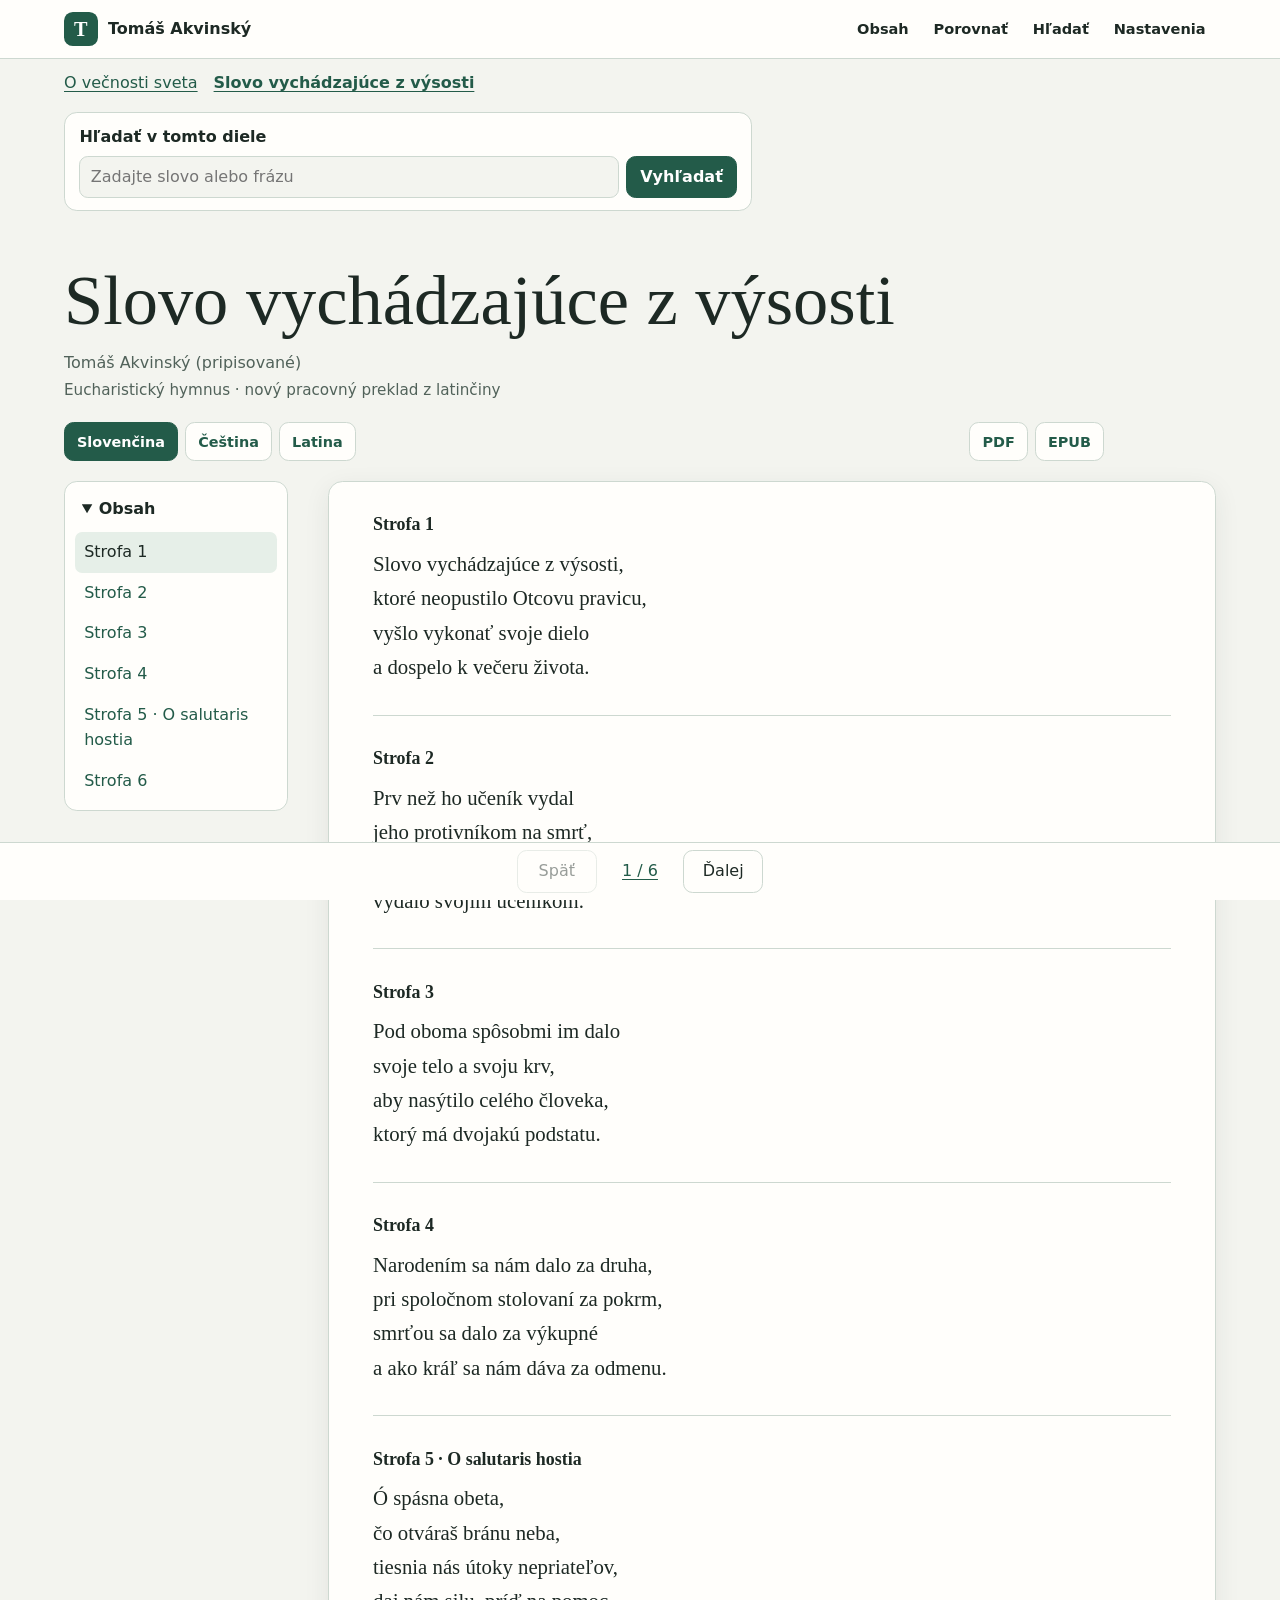
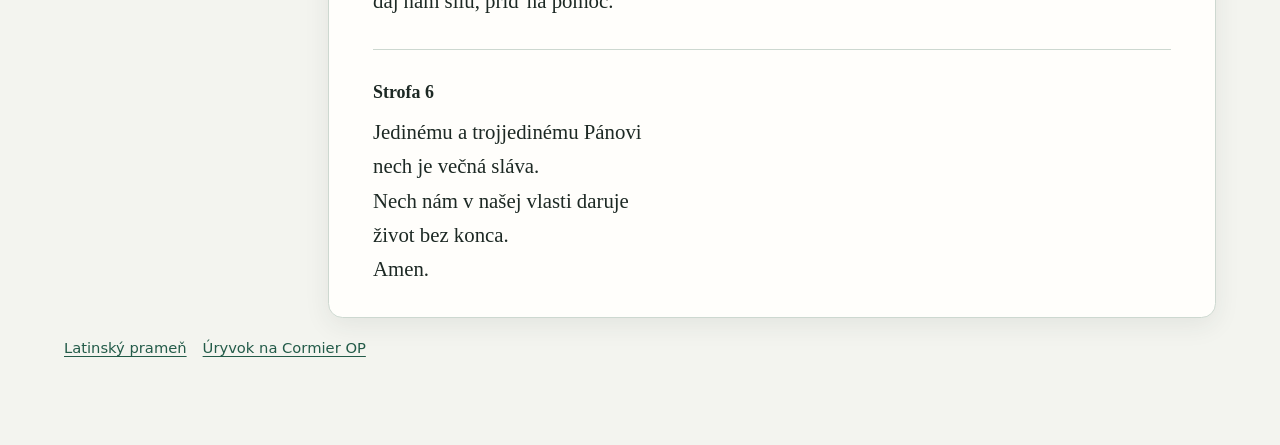
==== citacka.html @ 2651d0b0 "Pridaj knižnicu Tomáša Akvinského" ====
<!doctype html>
<html lang="sk" data-work="verbum-supernum" data-language="sk" data-standalone="true">
<head>
  <meta charset="utf-8">
  <meta name="viewport" content="width=device-width, initial-scale=1">
  <title>Slovo vychádzajúce z výsosti · Tomáš Akvinský</title>
  <style>:root {
  color-scheme: light;
  --paper: #f3f4ef;
  --surface: #fffefb;
  --ink: #1d2924;
  --muted: #51625a;
  --line: #cdd8d0;
  --accent: #235b49;
  --accent-fill: #235b49;
  --on-accent: white;
  --soft: #e6efe8;
  --shadow: #25372e14;
  --serif: Georgia, "Times New Roman", serif;
  --reading-font: var(--serif);
  --bar-height: 3.65rem;
  --gutter: clamp(.85rem, 3.2vw, 2rem);
  font: 100%/1.55 system-ui, sans-serif;
  color: var(--ink);
  background: var(--paper);
  scroll-padding-top: calc(var(--bar-height) + .75rem);
}

:root[data-resolved-theme="dark"] {
  color-scheme: dark;
  --paper: #161b1a;
  --surface: #202724;
  --ink: #e9eee8;
  --muted: #afbeb4;
  --line: #3d5047;
  --accent: #9de1c5;
  --accent-fill: #96d8bc;
  --on-accent: #13251d;
  --soft: #2b4137;
  --shadow: #0004;
}
:root[data-accent="blue"] {
  --accent: #2d587d;
  --accent-fill: #315f88;
  --soft: #e4eef9;
  --paper: #f0f5fa;
  --surface: #fcfdff;
  --line: #cbd8e5;
  --muted: #4d6075;
}
:root[data-accent="violet"] {
  --accent: #664686;
  --accent-fill: #674785;
  --soft: #eee7f5;
  --paper: #f7f3fa;
  --surface: #fefbff;
  --line: #dbcee5;
  --muted: #655775;
}
:root[data-accent="amber"] {
  --accent: #7e4d25;
  --accent-fill: #7f4a23;
  --soft: #f5e9d7;
  --paper: #faf5eb;
  --surface: #fffdf7;
  --line: #e0d1be;
  --muted: #6a5848;
}
:root[data-accent="blue"][data-resolved-theme="dark"] {
  --accent: #b5d5f7;
  --accent-fill: #a3c9ee;
  --soft: #293f56;
  --paper: #161e28;
  --surface: #1e2937;
  --line: #43556a;
  --muted: #b8c7d8;
  --on-accent: #162333;
}
:root[data-accent="violet"][data-resolved-theme="dark"] {
  --accent: #dfc7f3;
  --accent-fill: #d6b8ed;
  --soft: #453654;
  --paper: #241c2b;
  --surface: #302537;
  --line: #5a4866;
  --muted: #cdbdd5;
  --on-accent: #281c32;
}
:root[data-accent="amber"][data-resolved-theme="dark"] {
  --accent: #f2cb9a;
  --accent-fill: #ecc390;
  --soft: #4d3a2a;
  --paper: #231c17;
  --surface: #2f251e;
  --line: #634e3b;
  --muted: #d3c0af;
  --on-accent: #322217;
}
:root[data-font="sans"] { --reading-font: system-ui, sans-serif; }
[hidden] { display: none !important; }
* { box-sizing: border-box; }
body { margin: 0; min-width: 0; }
:root[data-work]:not([data-work=""]) body { padding-bottom: calc(4.2rem + env(safe-area-inset-bottom)); }
a { color: var(--accent); text-underline-offset: .2em; }
:focus-visible { outline: 2px solid var(--accent); outline-offset: 3px; }
button, select, input { font: inherit; }
button { cursor: pointer; }
button:disabled { opacity: .45; cursor: default; }
button, select {
  border: 1px solid var(--line);
  border-radius: .6rem;
  color: var(--ink);
  background: var(--surface);
  padding: .5rem .8rem;
}
button:hover:not(:disabled), .actions a:hover, .topbar nav a:hover { background: var(--soft); }
.primary { color: var(--on-accent); background: var(--accent-fill); border-color: var(--accent-fill); font-weight: 650; }
.primary:hover:not(:disabled) { color: var(--ink); background: var(--soft); }
.skip { position: fixed; inset: .4rem auto auto .5rem; z-index: 10; padding: .5rem; background: var(--surface); }
.skip:not(:focus) { transform: translateY(-150%); }
.muted, .author, .edition { color: var(--muted); }

.masthead {
  position: sticky;
  top: 0;
  z-index: 4;
  border-bottom: 1px solid var(--line);
  background: var(--surface);
}
.masthead, .pager, .back-to-top { transition: transform .2s ease-out, opacity .18s ease-out; }
.topbar {
  display: flex;
  align-items: center;
  justify-content: space-between;
  gap: .5rem;
  max-width: 76rem;
  min-height: var(--bar-height);
  padding-inline: var(--gutter);
  margin: auto;
}
.brand {
  display: inline-flex;
  align-items: center;
  gap: .65rem;
  color: var(--ink);
  font-weight: 700;
  text-decoration: none;
  white-space: nowrap;
}
.brand-mark {
  display: grid;
  place-items: center;
  width: 2.1rem;
  height: 2.1rem;
  color: var(--on-accent);
  background: var(--accent-fill);
  border-radius: .55rem;
  font: 700 1.27rem/1 var(--serif);
}
.topbar nav { display: flex; gap: .25rem; align-items: center; }
.topbar nav :is(button, a) {
  padding: .55rem .65rem;
  border: 0;
  border-radius: .5rem;
  color: var(--ink);
  background: transparent;
  font-size: .91rem;
  font-weight: 650;
  white-space: nowrap;
  text-decoration: none;
}
.topbar nav button:hover:not(:disabled), .topbar nav button[aria-pressed="true"] { background: var(--soft); }
main { max-width: 76rem; padding: 0 var(--gutter); margin: auto; touch-action: manipulation; }
.work-header { max-width: 65rem; padding-block: clamp(1.6rem, 4vw, 3.25rem) 1.25rem; }
h1, .catalog h2 { font-family: var(--reading-font); }
h1 { font-size: clamp(2rem, 5.5vw, 4.5rem); line-height: 1.07; font-weight: 500; margin: 0 0 .8rem; }
.work-header p { margin: .2rem 0; }
.work-header .reference-edition { margin-top: .8rem; font-size: .9rem; }
.edition { font-size: .95rem; }
.offline-works { display: flex; flex-wrap: wrap; gap: .45rem 1rem; padding-block: .75rem .1rem; }
.offline-works [aria-current] { font-weight: 700; }
.actions, .actions nav, .downloads, .sources { display: flex; gap: .45rem; flex-wrap: wrap; }
.actions { justify-content: space-between; margin-top: 1.25rem; }
.actions a {
  padding: .46rem .75rem;
  border: 1px solid var(--line);
  border-radius: .6rem;
  background: var(--surface);
  font-size: .9rem;
  font-weight: 600;
  text-decoration: none;
}
.actions a[aria-current] { background: var(--accent-fill); color: var(--on-accent); border-color: var(--accent-fill); }
.layout { display: grid; grid-template-columns: minmax(11rem, 14rem) minmax(0, 1fr); gap: clamp(1rem, 3.5vw, 2.5rem); align-items: start; }
.contents {
  position: sticky;
  top: calc(var(--bar-height) + .75rem);
  max-height: calc(100dvh - var(--bar-height) - 5rem);
  overflow: auto;
  padding: .55rem .65rem;
  border: 1px solid var(--line);
  border-radius: .8rem;
  background: var(--surface);
}
.contents summary { cursor: pointer; padding: .35rem .4rem; font-weight: 700; }
.contents ol, .catalog ul { list-style: none; padding: 0; margin: .3rem 0 0; }
.contents a { display: block; padding: .5rem .55rem; border-radius: .45rem; text-decoration: none; }
.contents a:hover, .contents [aria-current] { color: var(--ink); background: var(--soft); }
.contents [data-toc-group] details summary { font-size: .92rem; font-weight: 550; }
.contents [data-toc-group] ol { padding-inline-start: .45rem; }
article {
  container-type: inline-size;
  min-width: 0;
  padding: 0 clamp(1rem, 3.8vw, 2.75rem);
  border: 1px solid var(--line);
  border-radius: .9rem;
  background: var(--surface);
  box-shadow: 0 .45rem 1.6rem var(--shadow);
}
article section { padding-block: clamp(1.05rem, 3.2vw, 1.9rem); overflow-wrap: anywhere; }
article section + section { border-top: 1px solid var(--line); }
article section:target > h2 { color: var(--accent); }
article h2 { margin: 0 0 .65rem; font: 700 1.12rem/1.35 var(--reading-font); }
article p { margin: 0; font: clamp(1.06rem, 1.9vw, 1.3rem)/1.65 var(--reading-font); }
.prose .translation p { max-width: 68ch; }
.prose .translation p + p { margin-top: .9em; }
.translations { display: grid; gap: .75rem; }
.translation { min-width: 0; }
.translation-label { display: none; }
article:is([data-columns="2"], [data-columns="3"]) .translation {
  padding: .75rem 1rem .85rem;
  border-inline-start: 2px solid var(--line);
  border-radius: .35rem;
  background: var(--paper);
}
article:is([data-columns="2"], [data-columns="3"]) .translation-label {
  display: block;
  color: var(--accent);
  font: 700 .875rem/1.4 system-ui, sans-serif;
  margin: 0 0 .45rem;
}
@container (min-width: 29rem) {
  article[data-columns="2"] .translations { grid-template-columns: repeat(2, minmax(0, 1fr)); }
}
@container (min-width: 39rem) {
  article[data-columns="3"] .translations { grid-template-columns: repeat(3, minmax(0, 1fr)); }
}
.sources { gap: 1rem; padding-block: 1.15rem; font-size: .92rem; }
.pager {
  position: fixed;
  z-index: 3;
  inset: auto 0 0;
  display: flex;
  align-items: center;
  justify-content: center;
  gap: 1.2rem;
  padding: .45rem var(--gutter) calc(.45rem + env(safe-area-inset-bottom));
  border-top: 1px solid var(--line);
  background: var(--surface);
}
.pager button { min-width: 5rem; }
.pager a { min-width: 3rem; text-align: center; font-variant-numeric: tabular-nums; }
.back-to-top {
  position: fixed;
  z-index: 3;
  right: max(.8rem, env(safe-area-inset-right));
  bottom: calc(4.2rem + env(safe-area-inset-bottom));
  min-height: 2.75rem;
  padding-inline: .85rem;
  color: var(--accent);
  font-weight: 650;
  box-shadow: 0 .35rem .8rem var(--shadow);
}
.reading-controls-hidden .back-to-top {
  transform: translateY(1rem);
  opacity: 0;
  pointer-events: none;
}
.reading-controls-hidden .pager {
  transform: translateY(105%);
  opacity: 0;
  pointer-events: none;
}
.catalog { margin-block: 1rem 2.5rem; max-width: 44rem; }
.catalog li { border: 1px solid var(--line); border-radius: .85rem; padding: 1rem 1.15rem; background: var(--surface); }
.catalog li + li { margin-top: .65rem; }
.catalog a { display: block; font: 1.3rem/1.4 var(--reading-font); }
.catalog span { color: var(--muted); }

.search {
  max-width: 43rem;
  margin: .9rem 0 0;
  padding: .75rem .9rem;
  border: 1px solid var(--line);
  border-radius: .8rem;
  background: var(--surface);
}
.search-open {
  position: fixed;
  z-index: 5;
  inset: calc(var(--bar-height) + .5rem) var(--gutter) auto;
  margin: 0 auto;
  max-height: 60vh;
  overflow: auto;
  box-shadow: 0 .65rem 2rem var(--shadow);
}
.search label { display: block; margin-bottom: .35rem; font-weight: 650; }
.search-line { display: flex; flex-wrap: wrap; gap: .45rem; }
.search input {
  flex: 1 1 9rem;
  min-width: 0;
  padding: .5rem .65rem;
  border: 1px solid var(--line);
  border-radius: .55rem;
  color: var(--ink);
  background: var(--paper);
}
.search p:empty, .search ul:empty { display: none; }
.search ul { padding-inline-start: 1.4rem; }
.search li { margin-bottom: .2rem; }

dialog {
  width: min(30rem, calc(100% - 1.5rem));
  max-height: 88dvh;
  color: var(--ink);
  border: 1px solid var(--line);
  border-radius: 1rem;
  padding: 1.15rem;
  background: var(--surface);
}
dialog::backdrop { background: #07181288; }
.dialog-heading, .dialog-actions { display: flex; align-items: center; justify-content: space-between; gap: .6rem; }
.dialog-heading { margin-bottom: .85rem; }
.dialog-heading h2 { margin: 0; line-height: 1.2; font-size: 1.27rem; }
dialog label { display: block; margin-top: .65rem; font-weight: 600; }
dialog select { width: 100%; margin-top: .2rem; }
dialog fieldset { margin: 0; border: 1px solid var(--line); border-radius: .65rem; }
dialog input[type="checkbox"] { inline-size: 1.1rem; block-size: 1.1rem; vertical-align: -.15rem; accent-color: var(--accent); }
.dialog-actions { justify-content: start; flex-wrap: wrap; }
#compare-status:empty { display: none; }
#compare-status:empty + .dialog-actions { margin-top: .9rem; }

@media (max-width: 50rem) {
  .layout { grid-template-columns: minmax(0, 1fr); gap: .75rem; }
  .contents { position: static; max-height: none; }
  .reading-controls-hidden .masthead {
    transform: translateY(-105%);
    opacity: 0;
    pointer-events: none;
  }
}
@media (max-width: 34rem) {
  .topbar nav :is(button, a) { padding-inline: .44rem; font-size: .84rem; }
  [data-work]:not([data-work=""]) .brand span:last-child { display: none; }
  .search { margin-top: .65rem; }
  .search-open { margin: 0 auto; }
}
@media (max-width: 22rem) {
  .topbar { padding-inline: .5rem; gap: .2rem; }
  .topbar nav { gap: .1rem; }
  .topbar nav :is(button, a) { padding-inline: .35rem; }
}
@media (prefers-reduced-motion: reduce) {
  .masthead, .pager, .back-to-top { transition: none; }
}
</style>
</head>
<body>
  <a class="skip" href="#zaciatok">Preskočiť na obsah stránky</a>
  <header class="masthead">
    <div class="topbar">
      <a class="brand" href="#zaciatok" aria-label="Tomáš Akvinský"><span aria-hidden="true" class="brand-mark">T</span><span>Tomáš Akvinský</span></a>
      <nav aria-label="Nástroje knižnice">

      <a href="#obsah" class="contents-link">Obsah</a>
      <button type="button" data-open="porovnanie" hidden>Porovnať</button>

        <button type="button" id="show-search" hidden>Hľadať</button>
        <button type="button" data-open="nastavenia" hidden>Nastavenia</button>
      </nav>
    </div>
  </header>
  <main id="zaciatok">
    <nav class="offline-works" aria-label="Diela v offline knižnici"><a href="?dielo=de-aeternitate-mundi">O večnosti sveta</a><a href="?dielo=verbum-supernum" aria-current=page>Slovo vychádzajúce z výsosti</a></nav>

    <div class="search" data-search="verbum-supernum" hidden>
      <form role="search" id="search">
        <label for="query">Hľadať v tomto diele</label>
        <div class="search-line">
          <input id="query" type="search" name="q" placeholder="Zadajte slovo alebo frázu" required>
          <button class="primary" type="submit">Vyhľadať</button>
        </div>
      </form>
      <p id="search-status" role="status"></p>
      <ul id="search-results"></ul>
    </div>
    <header class="work-header">
      <h1 lang="sk">Slovo vychádzajúce z výsosti</h1>
      <p class="author" lang="sk">Tomáš Akvinský (pripisované)</p>
      <p class="edition" lang="sk">Eucharistický hymnus · nový pracovný preklad z latinčiny</p>
      <div class="actions">
        <nav class="languages" aria-label="Jazyk textu"><a data-passages="s1 s2 s3 s4 s5 s6" data-code="sk" href="?dielo=verbum-supernum&amp;jazyk=sk" data-title="Slovo vychádzajúce z výsosti" data-author="Tomáš Akvinský (pripisované)" data-edition="Eucharistický hymnus · nový pracovný preklad z latinčiny" aria-current=page>Slovenčina</a><a data-passages="s1 s2 s3 s4 s5 s6" data-code="cs" href="?dielo=verbum-supernum&amp;jazyk=cs" data-title="Slovo vycházející z výsosti" data-author="Tomáš Akvinský (připisováno)" data-edition="Eucharistický hymnus · nový pracovní překlad z latiny">Čeština</a><a data-passages="s1 s2 s3 s4 s5 s6" data-code="la" href="?dielo=verbum-supernum&amp;jazyk=la" data-title="Verbum supernum prodiens" data-author="Thomas de Aquino (opus attributum)" data-edition="Hymnus de Corpore Christi · textus Latinus">Latina</a></nav>
        <div class="downloads" aria-label="Stiahnuť text"><a href="[data-uri]" data-download-lang="sk" download="verbum-supernum-sk.pdf">PDF</a><a href="[data-uri]" data-download-lang="sk" download="verbum-supernum-sk.epub">EPUB</a><a href="[data-uri]" data-download-lang="cs" download="verbum-supernum-cs.pdf" hidden>PDF</a><a href="[data-uri]" data-download-lang="cs" download="verbum-supernum-cs.epub" hidden>EPUB</a><a href="[data-uri]" data-download-lang="la" download="verbum-supernum-la.pdf" hidden>PDF</a><a href="[data-uri]" data-download-lang="la" download="verbum-supernum-la.epub" hidden>EPUB</a></div>
      </div>

    </header>
    <div class="layout">
      <details id="obsah" class="contents" open>
        <summary>Obsah</summary>
        <nav aria-label="Obsah diela"><ol><li data-entry="s1"><a href="#s1">Strofa 1</a></li><li data-entry="s2"><a href="#s2">Strofa 2</a></li><li data-entry="s3"><a href="#s3">Strofa 3</a></li><li data-entry="s4"><a href="#s4">Strofa 4</a></li><li data-entry="s5"><a href="#s5">Strofa 5 · O salutaris hostia</a></li><li data-entry="s6"><a href="#s6">Strofa 6</a></li></ol></nav>
      </details>
      <article id="reading" class="verse"><section id="s1"><h2 lang="sk">Strofa 1</h2><div class="translations"><div class="translation" lang="sk" data-code="sk" data-heading="Strofa 1" data-available="true"><h3 class="translation-label" lang="sk">Slovenčina</h3><p>Slovo vychádzajúce z výsosti,<br />
ktoré neopustilo Otcovu pravicu,<br />
vyšlo vykonať svoje dielo<br />
a dospelo k večeru života.</p></div><div class="translation" lang="cs" data-code="cs" data-heading="Sloka 1" data-available="true" hidden><h3 class="translation-label" lang="sk">Čeština</h3><p>Slovo vycházející z výsosti,<br />
aniž opustilo Otcovu pravici,<br />
vydalo se vykonat své dílo<br />
a dospělo k večeru života.</p></div><div class="translation" lang="la" data-code="la" data-heading="Stropha I" data-available="true" hidden><h3 class="translation-label" lang="sk">Latina</h3><p>Verbum supernum prodiens<br />
nec Patris linquens dexteram,<br />
ad opus suum exiens<br />
venit ad vitae vesperam.</p></div></div></section><section id="s2"><h2 lang="sk">Strofa 2</h2><div class="translations"><div class="translation" lang="sk" data-code="sk" data-heading="Strofa 2" data-available="true"><h3 class="translation-label" lang="sk">Slovenčina</h3><p>Prv než ho učeník vydal<br />
jeho protivníkom na smrť,<br />
v pokrme života sa samo<br />
vydalo svojim učeníkom.</p></div><div class="translation" lang="cs" data-code="cs" data-heading="Sloka 2" data-available="true" hidden><h3 class="translation-label" lang="sk">Čeština</h3><p>Než je učedník vydal<br />
jeho protivníkům na smrt,<br />
v pokrmu života se samo<br />
vydalo svým učedníkům.</p></div><div class="translation" lang="la" data-code="la" data-heading="Stropha II" data-available="true" hidden><h3 class="translation-label" lang="sk">Latina</h3><p>In mortem a discipulo<br />
suis tradendus aemulis<br />
prius in vitae ferculo<br />
se tradidit discipulis.</p></div></div></section><section id="s3"><h2 lang="sk">Strofa 3</h2><div class="translations"><div class="translation" lang="sk" data-code="sk" data-heading="Strofa 3" data-available="true"><h3 class="translation-label" lang="sk">Slovenčina</h3><p>Pod oboma spôsobmi im dalo<br />
svoje telo a svoju krv,<br />
aby nasýtilo celého človeka,<br />
ktorý má dvojakú podstatu.</p></div><div class="translation" lang="cs" data-code="cs" data-heading="Sloka 3" data-available="true" hidden><h3 class="translation-label" lang="sk">Čeština</h3><p>Pod dvojí způsobou jim dalo<br />
své tělo a svou krev,<br />
aby nasytilo celého člověka,<br />
jenž má dvojí podstatu.</p></div><div class="translation" lang="la" data-code="la" data-heading="Stropha III" data-available="true" hidden><h3 class="translation-label" lang="sk">Latina</h3><p>Quibus sub bina specie<br />
carnem dedit et sanguinem,<br />
ut duplicis substantiae<br />
totum cibaret hominem.</p></div></div></section><section id="s4"><h2 lang="sk">Strofa 4</h2><div class="translations"><div class="translation" lang="sk" data-code="sk" data-heading="Strofa 4" data-available="true"><h3 class="translation-label" lang="sk">Slovenčina</h3><p>Narodením sa nám dalo za druha,<br />
pri spoločnom stolovaní za pokrm,<br />
smrťou sa dalo za výkupné<br />
a ako kráľ sa nám dáva za odmenu.</p></div><div class="translation" lang="cs" data-code="cs" data-heading="Sloka 4" data-available="true" hidden><h3 class="translation-label" lang="sk">Čeština</h3><p>Narozením se nám dalo za druha,<br />
při společném stolování za pokrm,<br />
smrtí se dalo za výkupné<br />
a jako král se nám dává za odměnu.</p></div><div class="translation" lang="la" data-code="la" data-heading="Stropha IV" data-available="true" hidden><h3 class="translation-label" lang="sk">Latina</h3><p>Se nascens dedit socium,<br />
convescens in edulium,<br />
se moriens in pretium,<br />
se regnans dat in praemium.</p></div></div></section><section id="s5"><h2 lang="sk">Strofa 5 · O salutaris hostia</h2><div class="translations"><div class="translation" lang="sk" data-code="sk" data-heading="Strofa 5 · O salutaris hostia" data-available="true"><h3 class="translation-label" lang="sk">Slovenčina</h3><p>Ó spásna obeta,<br />
čo otváraš bránu neba,<br />
tiesnia nás útoky nepriateľov,<br />
daj nám silu, príď na pomoc.</p></div><div class="translation" lang="cs" data-code="cs" data-heading="Sloka 5 · O salutaris hostia" data-available="true" hidden><h3 class="translation-label" lang="sk">Čeština</h3><p>Ó spásná oběti,<br />
jež otevíráš bránu nebe,<br />
tísní nás útoky nepřátel,<br />
dej nám sílu, přispěj na pomoc.</p></div><div class="translation" lang="la" data-code="la" data-heading="Stropha V · O salutaris hostia" data-available="true" hidden><h3 class="translation-label" lang="sk">Latina</h3><p>O salutaris hostia,<br />
quae caeli pandis ostium,<br />
bella premunt hostilia,<br />
da robur, fer auxilium.</p></div></div></section><section id="s6"><h2 lang="sk">Strofa 6</h2><div class="translations"><div class="translation" lang="sk" data-code="sk" data-heading="Strofa 6" data-available="true"><h3 class="translation-label" lang="sk">Slovenčina</h3><p>Jedinému a trojjedinému Pánovi<br />
nech je večná sláva.<br />
Nech nám v našej vlasti daruje<br />
život bez konca.<br />
Amen.</p></div><div class="translation" lang="cs" data-code="cs" data-heading="Sloka 6" data-available="true" hidden><h3 class="translation-label" lang="sk">Čeština</h3><p>Jedinému a trojjedinému Pánu<br />
ať je věčná sláva.<br />
Kéž nám v naší vlasti daruje<br />
život bez konce.<br />
Amen.</p></div><div class="translation" lang="la" data-code="la" data-heading="Stropha VI" data-available="true" hidden><h3 class="translation-label" lang="sk">Latina</h3><p>Uni trinoque Domino<br />
sit sempiterna gloria,<br />
qui vitam sine termino<br />
nobis donet in patria.<br />
Amen.</p></div></div></section></article>
    </div>
    <footer class="sources"><a href="https://www.corpusthomisticum.org/pcx.html">Latinský prameň</a>
      <a href="https://www.cormierop.cz/Bez-hracek.html">Úryvok na Cormier OP</a></footer>
    <nav class="pager" aria-label="Listovanie" hidden>
      <button type="button" data-page="-1">Späť</button>
      <a id="reading-position" href="#obsah" aria-label="Otvoriť obsah">1 / 6</a>
      <button type="button" data-page="1">Ďalej</button>
    </nav>
    <button type="button" class="back-to-top" hidden>Na začiatok</button>
    <dialog id="porovnanie" aria-labelledby="compare-title">
      <div class="dialog-heading"><h2 id="compare-title">Porovnať jazyky</h2>
      <form method="dialog"><button>Zavrieť</button></form></div>
      <form id="compare-form">
        <fieldset><legend>Vyberte dva alebo tri jazyky</legend><label><input type="checkbox" name="language" value="sk"> Slovenčina</label>
<label><input type="checkbox" name="language" value="cs"> Čeština</label>
<label><input type="checkbox" name="language" value="la"> Latina</label></fieldset>
        <p id="compare-status" role="status" class="muted"></p>
        <div class="dialog-actions">
          <button class="primary" type="submit">Zobraziť porovnanie</button>
          <button id="single-language" type="button" hidden>Jeden jazyk</button>
        </div>
      </form>
    </dialog>
    </main>
  <dialog id="nastavenia" aria-labelledby="settings-title">
    <div class="dialog-heading"><h2 id="settings-title">Nastavenia čítania</h2>
      <form method="dialog"><button>Zavrieť</button></form></div>
    <label for="theme">Motív</label>
    <select id="theme" name="theme">
      <option value="system">Podľa systému</option><option value="light">Svetlý</option><option value="dark">Tmavý</option>
    </select>
    <label for="accent">Farebný odtieň</label>
    <select id="accent" name="accent">
      <option value="green">Zelený</option><option value="blue">Jemne modrý</option>
      <option value="violet">Levanduľový</option><option value="amber">Teplý jantárový</option>
    </select>
    <label for="font">Písmo čítania</label>
    <select id="font" name="font">
      <option value="serif">Pätkové</option><option value="sans">Bezpätkové</option>
    </select>
    <label for="page-axis">Listovanie ťuknutím</label>
    <select id="page-axis" name="pageAxis" aria-describedby="tap-tip">
      <option value="horizontal">Ľavý a pravý okraj</option>
      <option value="vertical">Horný a dolný okraj</option>
      <option value="off">Vypnuté</option>
    </select>
    <p id="tap-tip" class="muted">Krajných 30 % obrazovky. Ľavá alebo horná zóna listuje späť, pravá alebo dolná dopredu.</p>
  </dialog>
  <template data-work-view="de-aeternitate-mundi">
    <nav class="offline-works" aria-label="Diela v offline knižnici"><a href="?dielo=de-aeternitate-mundi" aria-current=page>O večnosti sveta</a><a href="?dielo=verbum-supernum">Slovo vychádzajúce z výsosti</a></nav>

    <div class="search" data-search="de-aeternitate-mundi" hidden>
      <form role="search" id="search">
        <label for="query">Hľadať v tomto diele</label>
        <div class="search-line">
          <input id="query" type="search" name="q" placeholder="Zadajte slovo alebo frázu" required>
          <button class="primary" type="submit">Vyhľadať</button>
        </div>
      </form>
      <p id="search-status" role="status"></p>
      <ul id="search-results"></ul>
    </div>
    <header class="work-header">
      <h1 lang="sk">O večnosti sveta</h1>
      <p class="author" lang="sk">Tomáš Akvinský</p>
      <p class="edition" lang="sk">Úplný pracovný preklad z latinčiny · členenie na oddiely je redakčné</p>
      <div class="actions">
        <nav class="languages" aria-label="Jazyk textu"><a data-passages="p01 p02 p03 p04 p05 p06 p07 p08 p09 p10" data-code="sk" href="?dielo=de-aeternitate-mundi&amp;jazyk=sk" data-title="O večnosti sveta" data-author="Tomáš Akvinský" data-edition="Úplný pracovný preklad z latinčiny · členenie na oddiely je redakčné" aria-current=page>Slovenčina</a><a data-passages="p01 p02 p03 p04 p05 p06 p07 p08 p09 p10" data-code="cs" href="?dielo=de-aeternitate-mundi&amp;jazyk=cs" data-title="O věčnosti světa" data-author="Tomáš Akvinský" data-edition="Úplný pracovní překlad z latiny · členění do oddílů je redakční">Čeština</a><a data-passages="p01 p02 p03 p04 p05 p06 p07 p08 p09 p10" data-code="la" href="?dielo=de-aeternitate-mundi&amp;jazyk=la" data-title="De aeternitate mundi" data-author="Thomas de Aquino" data-edition="Opera omnia, tomus XVI, Parmae 1864, pp. 318–320 · textus emendatus">Latina</a></nav>
        <div class="downloads" aria-label="Stiahnuť text"><a href="[data-uri]" data-download-lang="sk" download="de-aeternitate-mundi-sk.pdf">PDF</a><a href="[data-uri]" data-download-lang="sk" download="de-aeternitate-mundi-sk.epub">EPUB</a><a href="[data-uri]" data-download-lang="cs" download="de-aeternitate-mundi-cs.pdf" hidden>PDF</a><a href="[data-uri]" data-download-lang="cs" download="de-aeternitate-mundi-cs.epub" hidden>EPUB</a><a href="[data-uri]" data-download-lang="la" download="de-aeternitate-mundi-la.pdf" hidden>PDF</a><a href="[data-uri]" data-download-lang="la" download="de-aeternitate-mundi-la.epub" hidden>EPUB</a></div>
      </div>
      <p class="reference-edition"><a href="https://www.corpusthomisticum.org/ocm.html">Kritické vydanie v Corpus Thomisticum</a></p>
    </header>
    <div class="layout">
      <details id="obsah" class="contents" open>
        <summary>Obsah</summary>
        <nav aria-label="Obsah diela"><ol><li data-entry="p01"><a href="#p01">Otázka začiatku sveta</a></li><li data-entry="p02"><a href="#p02">Pasívna možnosť</a></li><li data-entry="p03"><a href="#p03">Rozpor pojmov</a></li><li data-entry="p04"><a href="#p04">Okamžite pôsobiaca príčina</a></li><li data-entry="p05"><a href="#p05">Úplná príčina a vôľa</a></li><li data-entry="p06"><a href="#p06">Stvorenie z ničoho</a></li><li data-entry="p07"><a href="#p07">Poradie prirodzenosti a trvania</a></li><li data-entry="p08"><a href="#p08">Augustín a platonici</a></li><li data-entry="p09"><a href="#p09">Večnosť a nemennosť</a></li><li data-entry="p10"><a href="#p10">Nekonečné množstvo duší</a></li></ol></nav>
      </details>
      <article id="reading" class="prose"><section id="p01"><h2 lang="sk">Otázka začiatku sveta</h2><div class="translations"><div class="translation" lang="sk" data-code="sk" data-heading="Otázka začiatku sveta" data-available="true"><h3 class="translation-label" lang="sk">Slovenčina</h3><p>Podľa katolíckej viery svet nejestvoval od večnosti, ako sa mylne domnievali niektorí filozofi. Mal začiatok svojho trvania, ako dosvedčuje Sväté písmo, ktoré sa nemôže mýliť. Vzniká však otázka, či svet mohol jestvovať vždy.</p><p>Aby sme túto otázku objasnili, treba najprv rozlíšiť, v čom súhlasíme s tými, ktorí tvrdia opak, a v čom sa od nich líšime. Ak sa tým myslí, že čosi okrem Boha mohlo jestvovať vždy, akoby mohlo byť večné bez toho, aby to Boh učinil, je to pohoršujúci omyl z hľadiska viery aj z hľadiska filozofov. Tí uznávajú a dokazujú, že čokoľvek akokoľvek jestvuje, musí mať príčinu v tom, kto má bytie v najvyššom a najpravdivejšom zmysle.</p><p>Ak sa však tým myslí, že niečo jestvovalo vždy a predsa je Boh jeho príčinou vo všetkom, čím je, treba preskúmať, či je to udržateľné. Kto tvrdí, že je to nemožné, môže to myslieť dvojako. Buď Boh nemôže učiniť niečo, čo by jestvovalo vždy, alebo taká vec nemôže vzniknúť, aj keby ju Boh mohol učiniť. Pokiaľ ide o prvú otázku, všetci uznávajú, že vzhľadom na nekonečnosť svojej moci Boh môže učiniť niečo, čo by jestvovalo vždy. Zostáva teda skúmať, či je možné, aby vzniklo niečo, čo by jestvovalo vždy.</p></div><div class="translation" lang="cs" data-code="cs" data-heading="Otázka počátku světa" data-available="true" hidden><h3 class="translation-label" lang="sk">Čeština</h3><p>Podle katolické víry svět neexistoval od věčnosti, jak se mylně domnívali někteří filosofové. Měl počátek svého trvání, jak dosvědčuje Písmo svaté, které se nemůže mýlit. Vzniká však otázka, zda svět mohl existovat vždy.</p><p>Abychom tuto otázku objasnili, je třeba nejprve rozlišit, v čem se shodujeme s těmi, kdo tvrdí opak, a v čem se od nich lišíme. Míní-li se tím, že něco kromě Boha mohlo existovat vždy, jako by mohlo být věčné, aniž by to Bůh učinil, je to zavrženíhodný omyl z hlediska víry i filosofie. Ti uznávají a dokazují, že cokoli jakkoli existuje, musí mít příčinu v tom, kdo má bytí v nejvyšším a nejpravdivějším smyslu.</p><p>Míní-li se však, že něco existovalo vždy a přesto je Bůh jeho příčinou ve všem, čím to je, je třeba zkoumat, zda je to udržitelné. Kdo tvrdí, že je to nemožné, může to myslet dvojím způsobem. Buď Bůh nemůže učinit něco, co by existovalo vždy, nebo taková věc nemůže vzniknout, i kdyby ji Bůh mohl učinit. Pokud jde o první možnost, všichni uznávají, že vzhledem ke své nekonečné moci Bůh může učinit něco, co by existovalo vždy. Zbývá tedy zkoumat, zda je možné, aby vzniklo něco, co by existovalo vždy.</p></div><div class="translation" lang="la" data-code="la" data-heading="Quaestio de principio mundi" data-available="true" hidden><h3 class="translation-label" lang="sk">Latina</h3><p>Supposito, secundum fidem catholicam, mundum ab aeterno non fuisse, sicut quidam philosophi errantes posuerunt, sed quod mundus durationis initium habuerit, sicut Scriptura sacra, quae falli non potest, testatur; dubitatio mota est, utrum potuerit semper fuisse.</p><p>Cujus dubitationis ut veritas explicetur, primo distinguendum est quid est in quo cum dicentibus contrarium convenimus, et quid est illud in quo ab eis differimus.</p><p>Si enim intelligatur quod aliquid praeter Deum potuerit semper fuisse, quasi possit esse aliquid aeternum praeter eum, ab eo non factum: error abominabilis est non solum in fide, sed etiam apud philosophos, qui confitentur et probant quod omne quod est quoquo modo, esse non possit nisi causatum ab eo qui maxime et verissime habet esse.</p><p>Si autem intelligatur aliquid semper fuisse, et tamen causatum a Deo secundum totum quod in eo est: videndum est utrum hoc possit stare. Si autem dicatur hoc impossibile; vel hoc dicetur quia Deus non potuit facere aliquid quod semper fuerit, aut quia non potuit fieri, etiam si Deus posset facere.</p><p>In prima autem parte omnes consentiunt: scilicet in hoc quod Deus potuit facere aliquid quod semper fuerit, considerando potentiam ipsius infinitam. Restat igitur videre, utrum possibile sit aliquid fieri quod semper fuerit.</p></div></div></section><section id="p02"><h2 lang="sk">Pasívna možnosť</h2><div class="translations"><div class="translation" lang="sk" data-code="sk" data-heading="Pasívna možnosť" data-available="true"><h3 class="translation-label" lang="sk">Slovenčina</h3><p>Tvrdenie, že sa to nedá učiniť, môže mať len dva významy a dva dôvody pravdivosti. Buď chýba pasívna možnosť prijať bytie, alebo ide o rozpor pojmov.</p><p>V prvom zmysle by sa dalo povedať, že pred stvorením anjela anjel nemohol vzniknúť, lebo jeho bytiu nepredchádzala nijaká pasívna možnosť. Nebol totiž učinený z už jestvujúcej látky. Boh ho však mohol učiniť a mohol spôsobiť, aby anjel vznikol, veď ho učinil a anjel vznikol.</p><p>V tomto zmysle treba podľa viery bez výhrady pripustiť, že to, čo má príčinu v Bohu, nemôže jestvovať vždy. Opak by znamenal pripustiť, že pasívna možnosť jestvovala vždy, a to je heretické. Z toho však nevyplýva, že Boh nemôže spôsobiť vznik niečoho, čo by vždy jestvovalo.</p></div><div class="translation" lang="cs" data-code="cs" data-heading="Pasivní možnost" data-available="true" hidden><h3 class="translation-label" lang="sk">Čeština</h3><p>Tvrzení, že něco takového nelze učinit, lze chápat pouze dvojím způsobem a může mít jen dva důvody pravdivosti. Buď chybí pasivní možnost přijmout bytí, nebo si pojmy odporují.</p><p>V prvním smyslu by se dalo říci, že před stvořením anděla nemohl anděl vzniknout, protože jeho bytí nepředcházela žádná pasivní možnost. Nebyl totiž učiněn z předem existující látky. Bůh však mohl anděla učinit a mohl způsobit, aby anděl vznikl, vždyť ho učinil a anděl vznikl.</p><p>V tomto smyslu je podle víry třeba bez výhrady připustit, že to, co má příčinu v Bohu, nemůže existovat vždy. Opak by znamenal připustit, že pasivní možnost existovala vždy, a to je heretické. Z toho však neplyne, že Bůh nemůže způsobit vznik něčeho, co by vždy existovalo.</p></div><div class="translation" lang="la" data-code="la" data-heading="Potentia passiva" data-available="true" hidden><h3 class="translation-label" lang="sk">Latina</h3><p>Si autem dicatur quod hoc non potest fieri; hoc non potest intelligi nisi duobus modis, vel duas causas veritatis habere: scilicet vel propter remotionem potentiae passivae, vel propter repugnantiam intellectuum.</p><p>Primo modo posset dici quod, antequam angelus sit factus, non poterat angelus fieri, quia non praecessit ad ejus esse aliqua potentia passiva, cum non sit factus ex materia praejacenti; tamen Deus poterat facere angelum, et poterat facere ut angelus fieret, quia fecit, et factus est.</p><p>Sic ergo intelligendo, simpliciter concedendum est, secundum fidem, quod non potest causatum a Deo semper esse: quia hoc ponere esset ponere potentiam passivam semper fuisse: quod haereticum est.</p><p>Tamen ex hoc non sequitur quod Deus non possit facere ut fiat semper aliquod ens. Secundo modo dicitur per repugnantiam intellectuum aliquid non posse fieri, sicut non potest fieri ut affirmatio et negatio sint simul vera; quamvis Deus hoc possit facere, ut quidam dicunt.</p></div></div></section><section id="p03"><h2 lang="sk">Rozpor pojmov</h2><div class="translations"><div class="translation" lang="sk" data-code="sk" data-heading="Rozpor pojmov" data-available="true"><h3 class="translation-label" lang="sk">Slovenčina</h3><p>V druhom zmysle sa hovorí, že niečo nemôže vzniknúť pre rozpor pojmov. Tak napríklad nemôžu byť zároveň pravdivé tvrdenie aj jeho popretie. Niektorí síce tvrdia, že Boh by to dokázal. Iní hovoria, že to nedokáže ani Boh, lebo také niečo nie je nič. Je zrejmé, že to nemôže spôsobiť, pretože tvrdenie, že to jestvuje, popiera samo seba.</p><p>Ak by predsa niekto tvrdil, že Boh môže také veci spôsobiť, jeho názor by nebol heretický, hoci je podľa mňa nesprávny. Napríklad tvrdenie, že minulé sa nestalo, v sebe zahŕňa rozpor. Augustín v spise Proti Faustovi hovorí, že kto žiada, aby všemohúci Boh spôsobil, že sa to, čo sa stalo, nestalo, nevidí, že žiada, aby to, čo je pravdivé, bolo nepravdivé práve tým, čím je pravdivé. A predsa niektorí významní ľudia zbožne tvrdili, že Boh môže spôsobiť, aby sa minulé nestalo. Nepokladalo sa to za herézu.</p><p>Treba teda zistiť, či je rozpor medzi tým, že niečo má príčinu v Bohu, a tým, že to vždy jestvovalo. Nech je pravda akákoľvek, tvrdiť, že Boh môže spôsobiť, aby niečo, čo má v ňom príčinu, jestvovalo vždy, nie je heretické. Myslím si však, že ak by v tom bol rozpor, tvrdenie by bolo nepravdivé. Ak tam rozpor nie je, tvrdenie nie je nepravdivé a opak je nemožný. Tvrdil by omyl ten, kto by tvrdil opak. K Božej všemohúcnosti totiž patrí, že presahuje každé chápanie a každú moc. Kto tvrdí, že si pri tvoroch možno myslieť niečo, čo Boh nemôže učiniť, výslovne zmenšuje jeho všemohúcnosť. Hriechy tu nie sú protiargumentom, lebo ako hriechy nie sú ničím.</p></div><div class="translation" lang="cs" data-code="cs" data-heading="Rozpor pojmů" data-available="true" hidden><h3 class="translation-label" lang="sk">Čeština</h3><p>Ve druhém smyslu něco nemůže vzniknout pro rozpor pojmů. Tak například nemůže být současně pravdivé tvrzení i jeho popření. Někteří sice říkají, že Bůh by to dokázal. Jiní říkají, že to nedokáže ani Bůh, protože taková věc není ničím. Je zřejmé, že to Bůh nemůže způsobit, protože tvrzení, že to existuje, ruší samo sebe.</p><p>Pokud by přesto někdo tvrdil, že Bůh může způsobit takové věci, jeho názor by nebyl heretický, ačkoli je podle mne nesprávný. Tak například tvrzení, že se minulé nestalo, obsahuje rozpor. Augustin ve spise Proti Faustovi říká, že kdo žádá, aby všemohoucí Bůh způsobil, že se to, co se stalo, nestalo, nevidí, že žádá, aby to, co je pravdivé, bylo nepravdivé právě tím, čím je pravdivé. Přesto někteří významní lidé zbožně tvrdili, že Bůh může způsobit, aby se minulé nestalo. Nebylo to považováno za herezi.</p><p>Je tedy třeba zjistit, zda je rozpor mezi tím, že něco má příčinu v Bohu, a tím, že to vždy existovalo. Ať je pravda jakákoli, tvrdit, že Bůh může způsobit, aby něco, co má v něm příčinu, existovalo vždy, není heretické. Domnívám se však, že kdyby si v tom pojmy odporovaly, bylo by takové tvrzení nepravdivé. Jestliže si neodporují, tvrzení není nepravdivé a opak je nemožný. Opak by tedy byl omyl. K Boží všemohoucnosti totiž patří, že přesahuje každé poznání a každou moc. Kdo tvrdí, že si u tvorů lze myslet něco, co Bůh nemůže učinit, výslovně jeho všemohoucnost omezuje. Hříchy proti tomu nesvědčí, protože jako hříchy nejsou ničím.</p></div><div class="translation" lang="la" data-code="la" data-heading="Repugnantia intellectuum" data-available="true" hidden><h3 class="translation-label" lang="sk">Latina</h3><p>Quidam vero dicunt quod nec Deus potest hujusmodi facere, quia hoc nihil est. Tamen manifestum est quod non potest facere ut hoc fiat, quia positio qua ponitur esse, destruit se ipsam.</p><p>Si tamen ponatur quod Deus hujusmodi potest facere ut fiat; positio non est haeretica, quamvis, ut credo, sit falsa, sicut quod praeteritum non fuerit, includit in se contradictionem.</p><p>Unde Augustinus in libro contra Faustum: « Quisque ita dicit: Si omnipotens est Deus, faciat ut quae facta sunt, facta non fuerint; non videt hoc se dicere: Si omnipotens est, faciat ut ea quae vera sunt, eo ipso quod vera sunt, falsa sint. »</p><p>Et tamen quidam magni pie dixerunt Deum posse facere de praeterito quod non fuerit praeteritum; nec fuit reputatum haereticum. Videndum est ergo utrum in his duobus sit repugnantia intellectuum, quod aliquid sit causatum a Deo, et tamen semper fuerit. Et quidquid de hoc verum sit, non erit haereticum dicere: quia hoc potest fieri a Deo ut aliquid causatum a Deo semper fuerit.</p><p>Tamen credo quod si esset repugnantia intellectuum, esset falsum. Si autem non est repugnantia intellectuum, non solum non est falsum, sed etiam est impossibile aliter esse, et erroneum, si aliter dicatur. Cum enim ad omnipotentiam Dei pertineat ut omnem intellectum et virtutem excedat, expresse omnipotentiae derogat qui dicit aliquid posse intelligi in creaturis, quod a Deo fieri non possit. Nec est instantia de peccatis, quae in quantum hujusmodi, nihil sunt.</p></div></div></section><section id="p04"><h2 lang="sk">Okamžite pôsobiaca príčina</h2><div class="translations"><div class="translation" lang="sk" data-code="sk" data-heading="Okamžite pôsobiaca príčina" data-available="true"><h3 class="translation-label" lang="sk">Slovenčina</h3><p>Celá otázka teda znie, či si navzájom odporuje byť stvorený Bohom v celej svojej substancii a nemať začiatok trvania. Ukážeme, že si to neodporuje. Ak by tu bol rozpor, mal by len jednu z dvoch príčin, prípadne obe. Buď účinná príčina musí svoj účinok časovo predchádzať, alebo nebytím treba časovo predísť bytiu, keď hovoríme o stvorení z ničoho. Najprv treba ukázať, že Boh ako účinná príčina by nemusel časovo predchádzať svoj účinok, keby tak chcel.</p><p>Prvý dôvod je tento. Príčina, ktorá vyvoláva svoj účinok okamžite, mu nemusí časovo predchádzať. Boh však pôsobí okamžite, bez pohybu. Nemusí teda svoj účinok časovo predchádzať.</p><p>Prvý predpoklad vidno na jednotlivých prípadoch okamžitých zmien, ako je osvetlenie. Možno ho dokázať aj rozumom. V ktoromkoľvek okamihu vec jestvuje, v tom môže začať aj pôsobiť. Je to zrejmé pri veciach, ktoré vznikajú. V okamihu, keď vznikne oheň, začína sa aj zohrievanie. Pri okamžitom pôsobení sú jeho začiatok a koniec súčasné, ba sú totožné, ako pri všetkom nedeliteľnom. V okamihu, v ktorom je pôsobiaca príčina okamžitého účinku, teda môže byť prítomný aj koniec jej pôsobenia. Koniec pôsobenia je súčasný s tým, čo bolo učinené. Preto si možno bez rozporu myslieť príčinu, ktorá účinkuje okamžite a svoj účinok časovo nepredchádza.</p><p>Pri príčinách, ktoré pôsobia prostredníctvom pohybu, by to bolo rozporné, lebo začiatok pohybu musí predchádzať jeho koniec. Ľudia sú zvyknutí pozorovať práve takéto vznikanie, preto ťažko chápu, že príčina môže na účinok pôsobiť bez časového predstihu. Odtiaľ pochádza unáhlenosť tých, ktorí poznajú len málo prípadov a pritom s istotou vyslovujú závery.</p><p>Proti tomu nemožno namietať, že Boh pôsobí vôľou. Ani vôľa, ani ten, kto vôľou pôsobí, nemusia časovo predchádzať účinok. Bolo by to potrebné, ak by konal po rozvažovaní, čo je pri Bohu nemysliteľné.</p></div><div class="translation" lang="cs" data-code="cs" data-heading="Okamžitě působící příčina" data-available="true" hidden><h3 class="translation-label" lang="sk">Čeština</h3><p>Celá otázka tedy zní, zda si odporuje být stvořen Bohem v celé své substanci a nemít počátek trvání. Že si to neodporuje, lze ukázat následovně. Pokud by zde byl rozpor, mohl by spočívat jen v jedné ze dvou věcí, případně v obou. Buď účinná příčina musí časově předcházet svůj účinek, nebo musí nebytí časově předcházet bytí, když se říká, že něco bylo Bohem učiněno z ničeho. Nejprve je tedy třeba ukázat, že Bůh jako účinná příčina nemusí časově předcházet svůj účinek, kdyby tak chtěl.</p><p>První důvod je tento. Příčina, která vyvolává svůj účinek okamžitě, mu nemusí časově předcházet. Bůh však působí okamžitě, bez pohybu. Nemusí tedy svůj účinek časově předcházet.</p><p>První předpoklad je zřejmý z jednotlivých případů okamžitých změn, například z osvětlení. Lze jej také odůvodnit rozumem. V kterémkoli okamžiku věc existuje, v tom může začít působit. Je to zřejmé u vznikajících věcí. V okamžiku, kdy vzniká oheň, začíná i zahřívání. Při okamžitém působení jsou jeho počátek a konec současné, ba totožné, jako u všeho nedělitelného. V kterémkoli okamžiku je dána působící příčina okamžitého účinku, může být dán i konec jejího působení. Konec působení je současný s tím, co bylo učiněno. Nepříčí se tedy rozumu, že příčina vyvolávající svůj účinek okamžitě jej časově nepředchází.</p><p>U příčin působících prostřednictvím pohybu by to bylo rozporné, protože počátek pohybu musí předcházet jeho konec. Lidé jsou zvyklí pozorovat právě takové vznikání, a proto nesnadno chápou, že účinná příčina může svůj účinek časově nepředcházet. Odtud pramení ukvapenost těch, kdo znají jen málo případů a snadno pronášejí soudy.</p><p>Proti tomuto důvodu nelze namítat, že Bůh působí vůlí. Ani vůle, ani ten, kdo vůlí působí, nemusí časově předcházet účinek. Bylo by to nutné, kdyby jeho jednání vycházelo z předchozího uvažování, což u Boha nelze předpokládat.</p></div><div class="translation" lang="la" data-code="la" data-heading="Causa subito agens" data-available="true" hidden><h3 class="translation-label" lang="sk">Latina</h3><p>In hoc ergo tota consistit quaestio, utrum esse creatum a Deo secundum totam substantiam, et non habere durationis principium, repugnent ad invicem, vel non. Quod autem non repugnent, sic ostenditur.</p><p>Si enim repugnant, hoc non est nisi propter alterum duorum, vel propter utrumque: aut quia oportet ut causa agens praecedat duratione; aut quia oportet quod non esse praecedat esse duratione, propter hoc dicitur creatum a Deo ex nihilo fieri. Primo ergo ostendendum quod non est necesse ut causa agens, scilicet Deus, praecedat duratione suum causatum, si ipse voluisset.</p><p>Primo sic. Nulla causa producens effectum suum subito, necessario praecedit effectum suum duratione. Sed Deus est causa producens effectum suum non per motum, sed subito. Ergo non est necessarium quod duratione praecedat effectum suum.</p><p>Primum patet per inductionem in omnibus mutationibus subitis, sicut est illuminatio et hujusmodi. Nihilominus potest probari per rationem sic. In quocumque instanti ponitur res esse, potest poni principium actionis ejus, ut patet in omnibus generabilibus: quia in illo instanti in quo incipit ignis, incipit esse calefactio.</p><p>Sed in operatione subita, simul, immo idem est principium et finis ejus, sicut in omnibus indivisibilibus. Ergo in quocumque instanti ponitur agens producens effectum suum subito, potest poni terminus actionis suae. Sed terminus actionis est simul cum ipso facto. Ergo non repugnat intellectui, si ponatur causa producens effectum suum subito non praecedere duratione causatum suum.</p><p>Repugnaret autem in causis producentibus effectus suos per motum: quia oportet quod principium motus praecedat finem ejus. Et quia homines consueti sunt considerare hujusmodi factiones quae sunt per motum; ideo non facile capiunt quod causa agens duratione effectum suum non praecedat. Et inde est quod multorum inexperti ad pauca respicientes enuntiant facile.</p><p>Nec potest huic rationi obviari, quia Deus est causa agens per voluntatem: quia non est necessarium quod voluntas praecedat duratione effectum suum, nec agens per voluntatem, nisi per hoc quod agit ex deliberatione; quod absit ut in Deo ponamus.</p></div></div></section><section id="p05"><h2 lang="sk">Úplná príčina a vôľa</h2><div class="translations"><div class="translation" lang="sk" data-code="sk" data-heading="Úplná príčina a vôľa" data-available="true"><h3 class="translation-label" lang="sk">Slovenčina</h3><p>Príčina, ktorá vytvára celú substanciu veci, má pri jej utváraní prinajmenšom takú moc, ako má príčina vytvárajúca iba formu pri utváraní formy. Má jej dokonca viac, pretože nevyníma formu z možnosti látky, ako ju vyníma ten, kto vytvára len formu. Aj činiteľ, ktorý vytvára len formu, môže pôsobiť tak, že ním vytvorená forma jestvuje zakaždým, keď jestvuje on sám. Je to zrejmé na slnku, ktoré osvetľuje. Tým skôr môže Boh, ktorý vytvára celú substanciu veci, spôsobiť, že jeho účinok jestvuje vždy, keď jestvuje on sám.</p><p>Ďalej, ak v tom istom okamihu, v ktorom jestvuje príčina, nemôže jestvovať účinok, ktorý z nej vychádza, je to preto, že príčine chýba niečo do úplnosti. Úplná príčina a jej účinok sú totiž súčasné. Bohu však nikdy nič do úplnosti nechýbalo. Jeho účinok teda môže jestvovať vždy, keď jestvuje Boh, a Boh ho nemusí časovo predchádzať.</p><p>Vôľa ďalej nijako nezmenšuje moc toho, kto chce, a to predovšetkým platí o Bohu. Tí, ktorí odpovedajú na Aristotelove dôvody, podľa ktorých veci vždy pochádzali od Boha, keďže to isté vždy pôsobí to isté, hovoria, že by to vyplývalo v prípade činiteľa, ktorý nekoná vôľou. Aj pri činiteľovi, ktorý koná vôľou, však môže byť účinok taký, že nikdy nechýba. Je teda zrejmé, že v tvrdení o príčine, ktorá účinok časovo nepredchádza, niet rozporu. To, čo obsahuje rozpor, Boh nemôže priviesť k bytiu.</p></div><div class="translation" lang="cs" data-code="cs" data-heading="Úplná příčina a vůle" data-available="true" hidden><h3 class="translation-label" lang="sk">Čeština</h3><p>Příčina, která vytváří celou substanci věci, má při jejím utváření přinejmenším takovou moc, jakou má příčina vytvářející formu při utváření formy. Má dokonce větší moc, protože nevyvádí formu z možnosti látky, jak tomu je u toho, kdo vytváří jen formu. I činitel vytvářející pouhou formu však může způsobit, že jím vytvořená forma existuje, kdykoli existuje on sám. Je to zřejmé na slunci, když osvětluje. Tím spíše může Bůh, který vytváří celou substanci věci, způsobit, že jeho účinek existuje vždy, když existuje on sám.</p><p>Dále, pokud v témže okamžiku, v němž je dána příčina, nemůže existovat účinek, který z ní vychází, je to proto, že příčině něco chybí k úplnosti. Úplná příčina a její účinek jsou totiž současné. Bohu však nikdy nic k úplnosti nechybělo. Jeho účinek tedy může existovat vždy, když existuje Bůh, a Bůh jej nemusí časově předcházet.</p><p>Vůle dále nijak nezmenšuje moc toho, kdo chce, což platí především o Bohu. Ti, kdo odpovídají na Aristotelovy důvody, podle nichž věci vždy pocházely od Boha, protože totéž vždy působí totéž, říkají, že by to plynulo u činitele, který nepůsobí vůlí. Avšak i činitel působící vůlí může způsobit, aby jeho účinek nikdy nechyběl. Je tedy zřejmé, že rozumu neodporuje tvrzení o působící příčině, která svůj účinek časově nepředchází. To, co obsahuje rozpor, Bůh nemůže přivést k bytí.</p></div><div class="translation" lang="la" data-code="la" data-heading="Causa completa et voluntas" data-available="true" hidden><h3 class="translation-label" lang="sk">Latina</h3><p>Praeterea. Causa producens totam rei substantiam non minus potest in producendo totam substantiam, quam causa producens formam in productione formae: immo multo magis; quia non producit educendo de potentia materiae, sicut est in eo qui producit formam.</p><p>Sed aliquod agens quod producit solum formam, potest in hoc ut forma ab eo producta sit quandocumque ipsum est, ut patet in sole illuminante. Ergo multo fortius Deus, qui producit totam rei substantiam, potest facere ut causatum suum sit quandocumque ipse est.</p><p>Praeterea. Si aliqua sit causa, qua posita in aliquo instanti non possit poni effectus ejus ab ea procedens in eodem instanti, hoc non est, nisi quia illi causae deest aliquid de complemento: causa enim completa et causatum sunt simul. Sed Deo nunquam defuit aliquid de complemento. Ergo causatum ejus semper potest poni, eo posito; et ita non est necessarium quod duratione praecedat.</p><p>Praeterea. Voluntas volenti nihil minuit de virtute ejus, et praecipue in Deo. Sed omnes solventes ad rationes Aristotelis, quibus probatur res semper fuisse a Deo per hoc quod idem semper facit idem, dicunt quod hoc sequeretur, si non esset agens per voluntatem. Ergo et si ponatur agens per voluntatem, nihilominus sequitur quod potest facere ut causatum ab eo nunquam non sit.</p><p>Et ita patet quod non repugnat intellectui quod dicitur causa agens non praecedere effectum suum duratione; quia in illis quae repugnant intellectui Deus non potest facere ut illud sit.</p></div></div></section><section id="p06"><h2 lang="sk">Stvorenie z ničoho</h2><div class="translations"><div class="translation" lang="sk" data-code="sk" data-heading="Stvorenie z ničoho" data-available="true"><h3 class="translation-label" lang="sk">Slovenčina</h3><p>Zostáva zistiť, či si odporuje byť učinený a vždy jestvovať preto, že nebytie takej veci by muselo časovo predchádzať jej bytie, keď sa o nej hovorí, že bola učinená z ničoho.</p><p>Že tu niet rozporu, ukazuje Anzelm v ôsmej kapitole Monológia, kde vysvetľuje, ako sa o tvorovi hovorí, že bol učinený z ničoho. Podľa jeho tretieho výkladu tým rozumieme, že niečo naozaj bolo učinené, ale niet ničoho, z čoho by to bolo učinené.</p><p>Podobný význam má výrok, že sa niekto zarmútil pre nič, keď sa zarmútil bez príčiny. Ak teda takto chápeme, že všetko okrem najvyššej podstaty, čo od nej pochádza, bolo učinené z ničoho, čiže z ničoho už jestvujúceho, nevyplýva z toho nič neprijateľné. Tento výklad nestanovuje nijaké poradie medzi učinenou vecou a ničotou, podľa ktorého by vec najprv musela byť ničím a až potom niečím.</p></div><div class="translation" lang="cs" data-code="cs" data-heading="Stvoření z ničeho" data-available="true" hidden><h3 class="translation-label" lang="sk">Čeština</h3><p>Zbývá zjistit, zda si odporuje být učiněn a existovat vždy proto, že by nebytí takové věci muselo časově předcházet její bytí, říká-li se o ní, že byla učiněna z ničeho.</p><p>Že v tom není rozpor, ukazuje Anselm v osmé kapitole Monologia, kde vykládá, jak se říká o tvoru, že byl učiněn z ničeho. Podle třetího výkladu tím rozumíme, že něco opravdu bylo učiněno, avšak není nic, z čeho by to bylo učiněno.</p><p>Podobný smysl má vyjádření, že se někdo zarmoutil pro nic, když se zarmoutil bez příčiny. Chápeme-li tedy takto, že vše kromě nejvyšší podstaty, co z ní pochází, bylo učiněno z ničeho, tedy z ničeho předem existujícího, neplyne z toho žádný nepřijatelný důsledek. Tento výklad nestanoví žádné pořadí mezi učiněnou věcí a nicotou, podle něhož by věc musela být nejprve ničím a až později něčím.</p></div><div class="translation" lang="la" data-code="la" data-heading="Creatio ex nihilo" data-available="true" hidden><h3 class="translation-label" lang="sk">Latina</h3><p>Nunc restat videre an repugnet intellectui aliquid factum nunquam non fuisse propter hoc quod necessarium sit non esse ejus esse duratione praecedere, propter hoc quod dicitur ex nihilo factum esse.</p><p>Sed quod hoc in nullo repugnet, ostenditur per dictum Anselmi in Monologio, cap. 8, exponentis quomodo creatura dicatur facta ex nihilo. &quot;Tertia&quot;, inquit, &quot; interpretatio, qua dicitur aliquid esse factum ex nihilo, est cum intelligimus esse quidem factum, sed non esse aliquid unde sit factum&quot;.</p><p>Per similem significationem dici videtur, cum tristatur sine causa, dicitur contristatus de nihilo. Secundum igitur hunc sensum, si intelligatur quod supra conclusum est, quia praeter summam essentiam cuncta quae sunt ab eadem, ex nihilo facta sunt, id est, non ex aliquo: nihil inconveniens sequetur.</p><p>Inde patet quod secundum hanc expositionem non ponitur aliquis ordo ejus quod factum est ad nihil, quasi oportuerit prius quod factum est, nihil fuisse, et postmodum aliquid esse.</p></div></div></section><section id="p07"><h2 lang="sk">Poradie prirodzenosti a trvania</h2><div class="translations"><div class="translation" lang="sk" data-code="sk" data-heading="Poradie prirodzenosti a trvania" data-available="true"><h3 class="translation-label" lang="sk">Slovenčina</h3><p>Pripusťme ďalej, že v spojení je predsa vyjadrené poradie a veta „tvor bol učinený z ničoho“ znamená „bol učinený po ničom“. Slovo „po“ vyjadruje poradie všeobecne. Poradie je však rozličné. Môže ísť o poradie podľa trvania alebo podľa prirodzenosti. Ak zo všeobecného nevyplýva zvláštne a jednotlivé, netreba z výroku, že tvor jestvuje po ničom, vyvodiť, že v čase bol najprv ničím a až neskôr niečím. Stačí, že podľa prirodzenosti je skôr ničím než súcnom. To, čo veci patrí samo osebe, jej totiž podľa prirodzenosti patrí skôr než to, čo má iba od iného.</p><p>Tvor má svoje bytie iba od iného. Ak naň hľadíme sám osebe a ponecháme ho na seba, je ničím. Podľa prirodzenosti je mu teda ničota prv než bytie. Z toho nevyplýva, že je zároveň ničím aj súcnom, lebo ničota mu nepredchádza v čase. Ak pripustíme, že tvor jestvoval vždy, nehovoríme, že niekedy bol ničím. Hovoríme, že má takú prirodzenosť, že bez iného by bol ničím. Podobne, keby bol vzduch vždy osvetlený slnkom, predsa by sme museli povedať, že ho osvetlilo slnko.</p><p>Všetko, čo sa niečím stáva, sa tým stáva z opačného stavu, ktorý s výsledkom nie je súčasne možný. Museli by sme teda povedať, že vzduch sa stal svetlým z nesvetlého či tmavého. To neznamená, že niekedy skutočne bol nesvetlý alebo tmavý. Taký by bol, keby ho slnko ponechalo na seba. Výraznejšie to vidno na hviezdach a nebeských sférach, ktoré slnko neprestajne osvetľuje. Tvrdenie, že niečo bolo učinené Bohom a vždy jestvovalo, preto neobsahuje rozpor pojmov.</p></div><div class="translation" lang="cs" data-code="cs" data-heading="Pořadí přirozenosti a trvání" data-available="true" hidden><h3 class="translation-label" lang="sk">Čeština</h3><p>Dále předpokládejme, že je tím spojením přece vyjádřeno pořadí a že věta „tvor byl učiněn z ničeho“ znamená „byl učiněn po ničem“. Slovo „po“ vyjadřuje pořadí obecně. Pořadí však má více podob, může jít o pořadí podle trvání nebo podle přirozenosti. Pokud z obecného neplyne zvláštní a jednotlivé, není nutné z tvrzení, že tvor existuje po ničem, vyvozovat, že byl časově nejprve ničím a potom něčím. Stačí, že podle přirozenosti je spíše ničím než jsoucnem. To, co věci přísluší samo o sobě, jí totiž podle přirozenosti přísluší dřív než to, co má pouze od jiného.</p><p>Tvor má bytí jen od jiného. Je-li ponechán sám sobě a uvažován sám o sobě, je ničím. Podle přirozenosti mu tedy nicota přísluší dříve než bytí. Z toho neplyne, že má být současně ničím i jsoucnem, protože nicota jej časově nepředchází. Pokud připustíme, že tvor existoval vždy, netvrdíme, že byl někdy ničím. Tvrdíme, že by byl vzhledem ke své přirozenosti ničím, kdyby byl ponechán sám sobě. Kdybychom podobně řekli, že vzduch byl vždy osvětlen sluncem, museli bychom i tak říci, že jej osvětlilo slunce.</p><p>Všechno, co se něčím stává, se tím stává z opačného stavu, který nemůže nastat současně s výsledkem. Museli bychom tedy říci, že se vzduch z neosvětleného či temného stal osvětleným. To neznamená, že byl někdy neosvětlený nebo temný. Takový by byl, kdyby byl ponechán sám sobě. Je to ještě zřetelnější u hvězd a nebeských sfér, které jsou stále osvětlovány sluncem. Je tedy zřejmé, že tvrzení, že něco bylo učiněno Bohem a vždy existovalo, neobsahuje rozpor pojmů.</p></div><div class="translation" lang="la" data-code="la" data-heading="Ordo naturae et durationis" data-available="true" hidden><h3 class="translation-label" lang="sk">Latina</h3><p>Praeterea, supponatur quod ordo ad nihil in propositione importatus remaneat affirmatus, ut sit sensus, creatura facta est ex nihilo, id est, facta est post nihil: haec dictio &quot;post&quot; ordinem importat absolute.</p><p>Sed ordo multiplex est: scilicet durationis et naturae. Si igitur ex communi et universali non sequitur proprium et particulare, non erit necessarium ut, propter hoc quod creatura esse post nihil dicitur, prius duratione fuerit nihil, et postea fuerit aliquid; sed sufficit, si prius natura sit nihil, quam ens; prius enim inest unicuique naturaliter quod convenit sibi in se, quam quod solum ex alio habet.</p><p>Esse autem non habet creatura nisi ab alio; sibi autem relicta in se considerata nihil est: unde prius naturaliter inest sibi nihil, quam esse. Nec oportet quod propter hoc sit simul nihil et ens, quia duratione non praecessit: non enim ponitur, si creatura semper fuit, ut in aliquo tempore nihil sit; sed ponitur quod natura ejus est talis, quod esset nihil, si sibi relinqueretur: ut si dicamus aerem semper fuisse illuminatum a sole, oportebit dicere quod aer est factus lucidus a sole.</p><p>Et quia omne quod fit, ex incontingenti fit, id est, ex eo quod non contingit simul esse cum eo quod dicitur fieri; oportebit dicere quod sit factus lucidus ex non lucido, vel tenebroso: non ita quod umquam fuerit non lucidus vel tenebrosus, sed quia esset talis, si sibi soli relinqueretur.</p><p>Et hoc expressius patet in stellis et orbibus qui semper illuminantur a sole. Sic ergo patet quod in hoc quod dicitur aliquid factum esse a Deo et nunquam non fuisse, non est intellectus aliqua repugnantia.</p></div></div></section><section id="p08"><h2 lang="sk">Augustín a platonici</h2><div class="translations"><div class="translation" lang="sk" data-code="sk" data-heading="Augustín a platonici" data-available="true"><h3 class="translation-label" lang="sk">Slovenčina</h3><p>Ak by v tom bol rozpor, je udivujúce, že ho Augustín nevidel. Bol by to najúčinnejší spôsob vyvrátenia večnosti sveta, proti ktorej uvádza mnohé dôvody v jedenástej a dvanástej knihe O Božej obci. Prečo by ho celkom vynechal? Skôr naznačuje, že tu rozpor nie je. V desiatej knihe, keď hovorí o platonikoch, necháva na nich, ako si vysvetlia začiatok, ktorý pokladajú za ustanovenie, a nie za začiatok času.</p><p>Keby bola, hovoria, noha od večnosti v prachu, vždy by pod ňou bola stopa. Nikto by však nepochyboval, že stopu urobila noha. Jedno by nebolo skôr než druhé, hoci jedno bolo spôsobené druhým. Podobne podľa nich svet i bohovia v ňom vždy jestvovali, lebo vždy jestvoval ten, kto ich učinil, a predsa boli učinení. Augustín nehovorí, že je to nemysliteľné. Proti nim postupuje inak.</p><p>V štvrtej kapitole jedenástej knihy ďalej hovorí, že tí, ktorí uznávajú svet za Božie dielo a pripisujú mu začiatok stvorenia bez začiatku v čase, predsa čosi hovoria na svoju obranu. Podľa nich bol svet spôsobom sotva pochopiteľným vždy stvorený a zdá sa im, že tým obraňujú Boha pred obvinením z náhodného a neuváženého konania. Prečo je to sotva pochopiteľné, bolo už naznačené v prvom dôvode.</p><p>Podivuhodné by aj bolo, keby tento rozpor nevideli najvýznamnejší filozofi. Augustín o nich v piatej kapitole tej istej knihy hovorí, že sa s nimi zhoduje v tom, že Boh je stvoriteľ tiel a všetkých prirodzeností, ktoré nie sú ním samým, a že títo filozofi prevýšili ostatných vznešenosťou aj autoritou. Keď pozorne uvážime výrok tých, ktorí pokladali svet za večný, vidíme, že ho zároveň pokladali za Božie dielo. Nijaký takýto rozpor nepostrehli. Tí, ktorí ho dnes tak prenikavo postrehujú, sú teda jediní ľudia, s ktorými sa rodí múdrosť.</p></div><div class="translation" lang="cs" data-code="cs" data-heading="Augustin a platonikové" data-available="true" hidden><h3 class="translation-label" lang="sk">Čeština</h3><p>Kdyby zde byl nějaký rozpor, bylo by s podivem, že jej Augustin neviděl. Byl by to nejúčinnější způsob, jak vyvrátit věčnost světa, proti níž Augustin v jedenácté a dvanácté knize O Boží obci uvádí mnoho důvodů. Proč by jej zcela pominul? Spíše naznačuje, že zde žádný rozpor není. V desáté knize, když hovoří o platonicích, ponechává na nich, jak vyloží počátek, který pokládají za ustanovení, a ne za počátek času.</p><p>Kdyby prý noha byla od věčnosti v prachu, vždy by pod ní byla stopa. Nikdo by však nepochyboval, že stopu vytvořila noha. Ani jedno by nebylo dříve než druhé, ačkoli jedno bylo způsobeno druhým. Podobně podle nich existoval vždy svět i bohové v něm, neboť vždy existoval ten, kdo je učinil, a přece byli učiněni. Augustin nikde neříká, že je to nemyslitelné. Postupuje proti nim jiným způsobem.</p><p>Ve čtvrté kapitole jedenácté knihy dále říká, že ti, kdo uznávají svět za Boží dílo a přisuzují mu počátek stvoření bez počátku v čase, přece něco uvádějí na svou obhajobu. Svět byl podle nich sotva myslitelným způsobem vždy stvořen a zdá se jim, že tím Boha obhajují před nařčením z náhodného a neuváženého jednání. Proč je to sotva myslitelné, již bylo naznačeno v prvním důvodu.</p><p>Bylo by rovněž s podivem, kdyby tento rozpor neviděli nejvýznamnější filosofové. V páté kapitole téže knihy Augustin o těchto lidech říká, že se s nimi shoduje v tom, že Bůh je stvořitelem těl a všech přirozeností, které nejsou jím samým, a že tito filosofové předčili ostatní vznešeností a autoritou. Pozorně uvážíme-li tvrzení těch, kdo pokládali svět za věčný, vidíme, že jej přesto pokládali za Boží dílo. Tento domnělý rozpor nepostřehli. Ti, kdo jej dnes tak pronikavě postřehují, jsou tedy jediní lidé, s nimiž povstává moudrost.</p></div><div class="translation" lang="la" data-code="la" data-heading="Augustinus et Platonici" data-available="true" hidden><h3 class="translation-label" lang="sk">Latina</h3><p>Si enim esset aliqua repugnantia, mirum est quomodo Augustinus eam non vidit; quia haec efficacissima via esset ad improbandum aeternitatem mundi, cum tamen ipse multis rationibus impugnet aeternitatem mundi in 11 et 12 de Civ. Dei. Hanc autem unde omnino praetermittit?</p><p>Quinimmo innuere videtur quod non sit ibi repugnantia intellectuum: unde dicit 10 de Civ. Dei, cap. 31 de Platonicis loquens: &quot;Id quomodo intelligant, viderint non esse hoc videlicet temporis, sed substitutionis initium. Sicut enim, inquiunt, si pes semper ex aeternitate fuisset in pulvere, semper ei subesset vestigium, quod tamen vestigium ex calcante factum nemo dubitaret; nec alterum altero prius esset, quamvis alterum ab altero factum esset: sic, inquiunt, et mundus et dii in illo creati semper fuerunt, semper existente eo, qui fecit et tamen facti sunt».</p><p>Nec unquam dicit hoc non posse intelligi; sed alio modo procedit contra eos. Item dicit, 11 lib., 4 cap: &quot;Qui autem a Deo quidem factum mundum fatentur, non tamen eum temporis volunt habere, sed suae creationis initium, ut modo quodam vix intelligibili semper sit factus; dicunt quidem aliquid, unde sibi Deum videntur velut a fortuita temeritate defendere&quot;.</p><p>Causa autem quare vix est intelligibilis, tacta est prima ratione.</p><p>Mirum est etiam quomodo nobilissimi philosophorum hanc repugnantiam non viderunt. Dicit enim Augustinus in eodem lib., cap. 5, contra illos loquens de quibus in praecedenti auctoritate facta est mentio. &quot;Cum his enim agimus, qui etiam Deum corporum et omnium naturarum quae non sunt quod ipse creatorem nobiscum sentiunt&quot;; de quibus postea subdit: &quot;Isti Philosophi caeteros nobilitate atque auctoritate vicerunt ».</p><p>Et hoc etiam patet diligenter consideranti dictum eorum qui posuerunt mundum semper fuisse: quia nihilominus ponunt eum a Deo factum, nihil de hac repugnantia intellectuum sentientes. Ergo illi qui tam subtiliter eam percipiunt, soli sunt homines, et cum eis oritur sapientia.</p></div></div></section><section id="p09"><h2 lang="sk">Večnosť a nemennosť</h2><div class="translations"><div class="translation" lang="sk" data-code="sk" data-heading="Večnosť a nemennosť" data-available="true"><h3 class="translation-label" lang="sk">Slovenčina</h3><p>Keďže niektoré vážené výroky zdanlivo hovoria v ich prospech, treba ukázať, že ich podpora je slabá. Ján Damaský hovorí, že čo je privedené z nebytia k bytiu, nie je svojou prirodzenosťou uspôsobené byť súvečné s tým, čo nemá začiatok a vždy jestvuje. Hugo od svätého Viktora na začiatku spisu O sviatostiach hovorí, že nevýslovná sila všemohúcnosti nemohla mať okrem seba niečo súvečné, čo by jej pri tvorení pomáhalo.</p><p>Ako týmto a podobným výrokom rozumieť, vysvetľuje Boëthius na konci Útechy z filozofie. Niektorí, keď počujú Platónovu mienku, že svet nemal začiatok v čase a ani nezanikne, sa mylne domnievajú, že stvorený svet je tak súvečný svojmu tvorcovi. Platón svetu pripisuje trvanie bez konca. Celý nekonečný život naraz v prítomnosti obsiahne iba Božia myseľ.</p><p>Z toho nevyplýva námietka, že by sa tvor trvaním vyrovnal Bohu. Čosi nemôže byť v tomto zmysle s Bohom súvečné, lebo iba Boh je nemenný. Augustín v pätnástej kapitole dvanástej knihy O Božej obci hovorí, že čas plynie premenlivo, a preto nemôže byť súvečný s nemennou večnosťou. Aj keď nesmrteľnosť anjelov neplynie v čase, ani nie je minulá, akoby už nejestvovala, ani budúca, akoby ešte nejestvovala, ich pohyby, ktorými prebieha čas, prechádzajú z budúcnosti do minulosti. Nemôžu byť teda súveční Stvoriteľovi, pri ktorom nemožno povedať, že niečo z jeho pôsobenia už nie je, lebo to bolo, alebo ešte nie je, lebo to bude.</p><p>Podobne Augustín v ôsmej knihe komentára ku Genezis hovorí, že prirodzenosť Trojice je celkom nemenná, a preto je večná tak, že s ňou nič nemôže byť súvečné. Obdobne sa vyjadruje v jedenástej knihe Vyznaní.</p></div><div class="translation" lang="cs" data-code="cs" data-heading="Věčnost a neměnnost" data-available="true" hidden><h3 class="translation-label" lang="sk">Čeština</h3><p>Některé vážené výroky se zdají mluvit v jejich prospěch, je však třeba ukázat, že poskytují jen slabou oporu. Jan Damašský říká, že to, co je přivedeno z nebytí k bytí, není od přirozenosti způsobilé být souvěčné s tím, co nemá počátek a vždy existuje. Hugo od svatého Viktora na začátku spisu O svátostech říká, že nevýslovná síla všemohoucnosti nemohla mít kromě sebe nic souvěčného, co by jí při tvoření pomáhalo.</p><p>Smysl těchto i podobných výroků vyplývá z toho, co Boëthius říká na konci Útěchy z filosofie. Někteří, když slyší Platónův názor, že svět neměl počátek v čase a ani nezanikne, se mylně domnívají, že stvořený svět je tak souvěčný svému tvůrci. Platón přisuzuje světu trvání bez konce. Obsáhnout celý nekonečný život najednou v přítomnosti je však vlastní Boží mysli.</p><p>Neplatí tedy námitka, že by se tvor vyrovnal Bohu svým trváním. V tomto smyslu nemůže být nic souvěčné s Bohem, neboť jen Bůh je neměnný. Augustin v patnácté kapitole dvanácté knihy O Boží obci říká, že čas plyne proměnlivě, a proto nemůže být souvěčný s neměnnou věčností. I kdyby nesmrtelnost andělů neplynula v čase a ani nebyla minulá, jako by už nebyla, nebo budoucí, jako by ještě nebyla, jejich pohyby, jimiž probíhá čas, přecházejí z budoucnosti do minulosti. Nemohou proto být souvěční Stvořiteli, o jehož působení nelze říci, že něco již není, protože to bylo, nebo ještě není, protože to bude.</p><p>Podobně Augustin v osmé knize komentáře ke Genezi říká, že přirozenost Trojice je zcela neměnná, a je proto věčná tak, že s ní nic nemůže být souvěčné. Obdobně se vyjadřuje v jedenácté knize Vyznání.</p></div><div class="translation" lang="la" data-code="la" data-heading="Aeternitas et immutabilitas" data-available="true" hidden><h3 class="translation-label" lang="sk">Latina</h3><p>Sed quia quaedam auctoritates videntur pro eis facere, ideo ostendendum est quod praestant eis debile fundamentum.</p><p>Dicit enim Damascenus in lib. 1, cap. 8: &quot;Non aptum natum est quod ex non ente ad esse deducitur, coeternum esse ei quod sine principio est et semper est&quot;. Item Hugo de sancto Victore in principio lib. sui de Sacramentis dicit: &quot;ineffabilis omnipotentiae virtus non potuit aliquid praeter se habere coaeternum, quo in faciendo juvaretur&quot;.</p><p>Sed harum auctoritatum et similium intellectus per hoc patet quod Boetius dicit ult. de Consolatione: &quot; Non recte quidam, cum audiunt visum Platoni mundum hunc nec habuisse initium temporis, nec habiturum esse defectum, hoc modo conditori conditum mundum fieri coaeternum putant. Aliud enim est per interminabilem duci vitam, quod mundo Plato tribuit; aliud interminabilis vitae totam pariter complexam esse praesentiam, quod divinae mentis proprium esse manifestum est&quot;.</p><p>Unde patet quod etiam non sequitur quod quidam objiciunt, scilicet quod creatura aequaretur Deo in duratione; et quod per hunc modum dicatur, quod nullo modo potest esse aliquid coaeternum Deo, quia nihil scilicet potest esse immutabile nisi solus Deus; quod patet per hoc quod dicit Augustinus, 12 de Civit. Dei, cap. 15: &quot;Tempus quoniam mutabiliter transcurrit, aeternitati immutabili non potest esse coaeternum. Ac per hoc etiam si immortalitas angelorum non transit in tempore, nec praeterita est quasi jam non sit, nec futura quasi nondum sit; tamen eorum motus, quibus tempora peraguntur ex futuro in praeteritum transeunt. Et ideo Creatori, in cujus motu dicendum non est vel fuisse quod jam non sit; vel futurum esse quod nondum sit, coaeterni esse non possunt ».</p><p>Similiter etiam dicit, 8 super Gen.: Quia omnino immutabilis est illa natura Trinitatis, ob hoc ita aeterna est, ut ei aliquid coaeternum esse non possit&quot;. Et similia verba dicit in 11 lib. Confessionum.</p></div></div></section><section id="p10"><h2 lang="sk">Nekonečné množstvo duší</h2><div class="translations"><div class="translation" lang="sk" data-code="sk" data-heading="Nekonečné množstvo duší" data-available="true"><h3 class="translation-label" lang="sk">Slovenčina</h3><p>Na podporu svojho názoru uvádzajú aj dôvody, ktorými sa už zaoberali filozofi a na ktoré odpovedali. Najťažší z nich sa týka nekonečného množstva duší. Ak by svet vždy jestvoval, teraz by vraj muselo byť nekonečne veľa duší. Tento dôvod však nesmeruje k veci. Boh mohol učiniť svet bez ľudí a duší. Mohol tiež učiniť človeka vtedy, keď ho skutočne učinil, aj keby zvyšok sveta stvoril od večnosti. Po telách by tak nezostalo nekonečne veľa duší. Navyše sa dosiaľ nedokázalo, že Boh nemôže spôsobiť, aby niečo bolo skutočne nekonečné.</p><p>Sú aj ďalšie dôvody, na ktoré teraz neodpovedám. Na niektoré sa odpovedalo inde. Iné sú také slabé, že svojou slabosťou skôr dodávajú pravdepodobnosť opačnému stanovisku.</p></div><div class="translation" lang="cs" data-code="cs" data-heading="Nekonečný počet duší" data-available="true" hidden><h3 class="translation-label" lang="sk">Čeština</h3><p>Ve svůj prospěch uvádějí také důvody, jimiž se již zabývali filosofové a na něž odpověděli. Nejobtížnější z nich se týká nekonečného počtu duší. Kdyby svět existoval vždy, muselo by nyní prý být nekonečně mnoho duší. Tento důvod však nesměřuje k věci. Bůh mohl učinit svět bez lidí a duší. Mohl také učinit člověka tehdy, kdy jej skutečně učinil, i kdyby celý zbytek světa stvořil od věčnosti. Po tělech by tak nezůstalo nekonečně mnoho duší. Navíc dosud není dokázáno, že by Bůh nemohl způsobit, aby něco bylo skutečně nekonečné.</p><p>Jsou i další důvody, na něž nyní neodpovídám. Na některé bylo odpovězeno jinde. Jiné jsou tak slabé, že svou slabostí spíše dodávají pravděpodobnost opačnému stanovisku.</p></div><div class="translation" lang="la" data-code="la" data-heading="Infinitas animarum" data-available="true" hidden><h3 class="translation-label" lang="sk">Latina</h3><p>Adducunt etiam pro se rationes quas etiam Philosophi tetigerunt et eas solverunt: inter quas illa est difficilior quae est de infinitate animarum: quia si mundus semper fuit, necesse est modo infinitas animas esse. Sed haec ratio non est ad propositum: quia Deus mundum facere potuit sine hominibus et animabus; vel tunc etiam potuit hominem facere quando fecit, si etiam totum alium mundum fecisset ab aeterno; et sic non remanerent post corpora animae infinitae. Et praeterea adhuc non est demonstratum, quod Deus non possit facere ut sint infinita actu.</p><p>Aliae etiam rationes sunt a quarum responsione supersedeo ad praesens, tum quia eis alibi responsum est, tum quia quaedam earum sunt ita debiles, quod sua debilitate contrariae parti videntur probabilitatem afferre.</p></div></div></section></article>
    </div>
    <footer class="sources"><a href="https://archive.org/details/sanctithomaeaqui16thom">Latinský prameň</a>
      </footer>
    <nav class="pager" aria-label="Listovanie" hidden>
      <button type="button" data-page="-1">Späť</button>
      <a id="reading-position" href="#obsah" aria-label="Otvoriť obsah">1 / 10</a>
      <button type="button" data-page="1">Ďalej</button>
    </nav>
    <button type="button" class="back-to-top" hidden>Na začiatok</button>
    <dialog id="porovnanie" aria-labelledby="compare-title">
      <div class="dialog-heading"><h2 id="compare-title">Porovnať jazyky</h2>
      <form method="dialog"><button>Zavrieť</button></form></div>
      <form id="compare-form">
        <fieldset><legend>Vyberte dva alebo tri jazyky</legend><label><input type="checkbox" name="language" value="sk"> Slovenčina</label>
<label><input type="checkbox" name="language" value="cs"> Čeština</label>
<label><input type="checkbox" name="language" value="la"> Latina</label></fieldset>
        <p id="compare-status" role="status" class="muted"></p>
        <div class="dialog-actions">
          <button class="primary" type="submit">Zobraziť porovnanie</button>
          <button id="single-language" type="button" hidden>Jeden jazyk</button>
        </div>
      </form>
    </dialog>
    </template>
  <script>
        (() => {
          const work = new URLSearchParams(location.search).get("dielo");
          const view = [...document.querySelectorAll("template[data-work-view]")].find((item) => item.dataset.workView === work);
          if (view) {
            document.querySelector("main").replaceChildren(view.content.cloneNode(true));
            document.documentElement.dataset.work = work;
          }
        })();
        const searchIndex = [{"title": "O večnosti sveta", "section": "Otázka začiatku sveta", "text": "Podľa katolíckej viery svet nejestvoval od večnosti, ako sa mylne domnievali niektorí filozofi. Mal začiatok svojho trvania, ako dosvedčuje Sväté písmo, ktoré sa nemôže mýliť. Vzniká však otázka, či svet mohol jestvovať vždy. Aby sme túto otázku objasnili, treba najprv rozlíšiť, v čom súhlasíme s tými, ktorí tvrdia opak, a v čom sa od nich líšime. Ak sa tým myslí, že čosi okrem Boha mohlo jestvovať vždy, akoby mohlo byť večné bez toho, aby to Boh učinil, je to pohoršujúci omyl z hľadiska viery aj z hľadiska filozofov. Tí uznávajú a dokazujú, že čokoľvek akokoľvek jestvuje, musí mať príčinu v tom, kto má bytie v najvyššom a najpravdivejšom zmysle. Ak sa však tým myslí, že niečo jestvovalo vždy a predsa je Boh jeho príčinou vo všetkom, čím je, treba preskúmať, či je to udržateľné. Kto tvrdí, že je to nemožné, môže to myslieť dvojako. Buď Boh nemôže učiniť niečo, čo by jestvovalo vždy, alebo taká vec nemôže vzniknúť, aj keby ju Boh mohol učiniť. Pokiaľ ide o prvú otázku, všetci uznávajú, že vzhľadom na nekonečnosť svojej moci Boh môže učiniť niečo, čo by jestvovalo vždy. Zostáva teda skúmať, či je možné, aby vzniklo niečo, čo by jestvovalo vždy.", "language": "Slovenčina", "work": "de-aeternitate-mundi", "code": "sk", "href": "de-aeternitate-mundi-sk.html#p01"}, {"title": "O večnosti sveta", "section": "Pasívna možnosť", "text": "Tvrdenie, že sa to nedá učiniť, môže mať len dva významy a dva dôvody pravdivosti. Buď chýba pasívna možnosť prijať bytie, alebo ide o rozpor pojmov. V prvom zmysle by sa dalo povedať, že pred stvorením anjela anjel nemohol vzniknúť, lebo jeho bytiu nepredchádzala nijaká pasívna možnosť. Nebol totiž učinený z už jestvujúcej látky. Boh ho však mohol učiniť a mohol spôsobiť, aby anjel vznikol, veď ho učinil a anjel vznikol. V tomto zmysle treba podľa viery bez výhrady pripustiť, že to, čo má príčinu v Bohu, nemôže jestvovať vždy. Opak by znamenal pripustiť, že pasívna možnosť jestvovala vždy, a to je heretické. Z toho však nevyplýva, že Boh nemôže spôsobiť vznik niečoho, čo by vždy jestvovalo.", "language": "Slovenčina", "work": "de-aeternitate-mundi", "code": "sk", "href": "de-aeternitate-mundi-sk.html#p02"}, {"title": "O večnosti sveta", "section": "Rozpor pojmov", "text": "V druhom zmysle sa hovorí, že niečo nemôže vzniknúť pre rozpor pojmov. Tak napríklad nemôžu byť zároveň pravdivé tvrdenie aj jeho popretie. Niektorí síce tvrdia, že Boh by to dokázal. Iní hovoria, že to nedokáže ani Boh, lebo také niečo nie je nič. Je zrejmé, že to nemôže spôsobiť, pretože tvrdenie, že to jestvuje, popiera samo seba. Ak by predsa niekto tvrdil, že Boh môže také veci spôsobiť, jeho názor by nebol heretický, hoci je podľa mňa nesprávny. Napríklad tvrdenie, že minulé sa nestalo, v sebe zahŕňa rozpor. Augustín v spise Proti Faustovi hovorí, že kto žiada, aby všemohúci Boh spôsobil, že sa to, čo sa stalo, nestalo, nevidí, že žiada, aby to, čo je pravdivé, bolo nepravdivé práve tým, čím je pravdivé. A predsa niektorí významní ľudia zbožne tvrdili, že Boh môže spôsobiť, aby sa minulé nestalo. Nepokladalo sa to za herézu. Treba teda zistiť, či je rozpor medzi tým, že niečo má príčinu v Bohu, a tým, že to vždy jestvovalo. Nech je pravda akákoľvek, tvrdiť, že Boh môže spôsobiť, aby niečo, čo má v ňom príčinu, jestvovalo vždy, nie je heretické. Myslím si však, že ak by v tom bol rozpor, tvrdenie by bolo nepravdivé. Ak tam rozpor nie je, tvrdenie nie je nepravdivé a opak je nemožný. Tvrdil by omyl ten, kto by tvrdil opak. K Božej všemohúcnosti totiž patrí, že presahuje každé chápanie a každú moc. Kto tvrdí, že si pri tvoroch možno myslieť niečo, čo Boh nemôže učiniť, výslovne zmenšuje jeho všemohúcnosť. Hriechy tu nie sú protiargumentom, lebo ako hriechy nie sú ničím.", "language": "Slovenčina", "work": "de-aeternitate-mundi", "code": "sk", "href": "de-aeternitate-mundi-sk.html#p03"}, {"title": "O večnosti sveta", "section": "Okamžite pôsobiaca príčina", "text": "Celá otázka teda znie, či si navzájom odporuje byť stvorený Bohom v celej svojej substancii a nemať začiatok trvania. Ukážeme, že si to neodporuje. Ak by tu bol rozpor, mal by len jednu z dvoch príčin, prípadne obe. Buď účinná príčina musí svoj účinok časovo predchádzať, alebo nebytím treba časovo predísť bytiu, keď hovoríme o stvorení z ničoho. Najprv treba ukázať, že Boh ako účinná príčina by nemusel časovo predchádzať svoj účinok, keby tak chcel. Prvý dôvod je tento. Príčina, ktorá vyvoláva svoj účinok okamžite, mu nemusí časovo predchádzať. Boh však pôsobí okamžite, bez pohybu. Nemusí teda svoj účinok časovo predchádzať. Prvý predpoklad vidno na jednotlivých prípadoch okamžitých zmien, ako je osvetlenie. Možno ho dokázať aj rozumom. V ktoromkoľvek okamihu vec jestvuje, v tom môže začať aj pôsobiť. Je to zrejmé pri veciach, ktoré vznikajú. V okamihu, keď vznikne oheň, začína sa aj zohrievanie. Pri okamžitom pôsobení sú jeho začiatok a koniec súčasné, ba sú totožné, ako pri všetkom nedeliteľnom. V okamihu, v ktorom je pôsobiaca príčina okamžitého účinku, teda môže byť prítomný aj koniec jej pôsobenia. Koniec pôsobenia je súčasný s tým, čo bolo učinené. Preto si možno bez rozporu myslieť príčinu, ktorá účinkuje okamžite a svoj účinok časovo nepredchádza. Pri príčinách, ktoré pôsobia prostredníctvom pohybu, by to bolo rozporné, lebo začiatok pohybu musí predchádzať jeho koniec. Ľudia sú zvyknutí pozorovať práve takéto vznikanie, preto ťažko chápu, že príčina môže na účinok pôsobiť bez časového predstihu. Odtiaľ pochádza unáhlenosť tých, ktorí poznajú len málo prípadov a pritom s istotou vyslovujú závery. Proti tomu nemožno namietať, že Boh pôsobí vôľou. Ani vôľa, ani ten, kto vôľou pôsobí, nemusia časovo predchádzať účinok. Bolo by to potrebné, ak by konal po rozvažovaní, čo je pri Bohu nemysliteľné.", "language": "Slovenčina", "work": "de-aeternitate-mundi", "code": "sk", "href": "de-aeternitate-mundi-sk.html#p04"}, {"title": "O večnosti sveta", "section": "Úplná príčina a vôľa", "text": "Príčina, ktorá vytvára celú substanciu veci, má pri jej utváraní prinajmenšom takú moc, ako má príčina vytvárajúca iba formu pri utváraní formy. Má jej dokonca viac, pretože nevyníma formu z možnosti látky, ako ju vyníma ten, kto vytvára len formu. Aj činiteľ, ktorý vytvára len formu, môže pôsobiť tak, že ním vytvorená forma jestvuje zakaždým, keď jestvuje on sám. Je to zrejmé na slnku, ktoré osvetľuje. Tým skôr môže Boh, ktorý vytvára celú substanciu veci, spôsobiť, že jeho účinok jestvuje vždy, keď jestvuje on sám. Ďalej, ak v tom istom okamihu, v ktorom jestvuje príčina, nemôže jestvovať účinok, ktorý z nej vychádza, je to preto, že príčine chýba niečo do úplnosti. Úplná príčina a jej účinok sú totiž súčasné. Bohu však nikdy nič do úplnosti nechýbalo. Jeho účinok teda môže jestvovať vždy, keď jestvuje Boh, a Boh ho nemusí časovo predchádzať. Vôľa ďalej nijako nezmenšuje moc toho, kto chce, a to predovšetkým platí o Bohu. Tí, ktorí odpovedajú na Aristotelove dôvody, podľa ktorých veci vždy pochádzali od Boha, keďže to isté vždy pôsobí to isté, hovoria, že by to vyplývalo v prípade činiteľa, ktorý nekoná vôľou. Aj pri činiteľovi, ktorý koná vôľou, však môže byť účinok taký, že nikdy nechýba. Je teda zrejmé, že v tvrdení o príčine, ktorá účinok časovo nepredchádza, niet rozporu. To, čo obsahuje rozpor, Boh nemôže priviesť k bytiu.", "language": "Slovenčina", "work": "de-aeternitate-mundi", "code": "sk", "href": "de-aeternitate-mundi-sk.html#p05"}, {"title": "O večnosti sveta", "section": "Stvorenie z ničoho", "text": "Zostáva zistiť, či si odporuje byť učinený a vždy jestvovať preto, že nebytie takej veci by muselo časovo predchádzať jej bytie, keď sa o nej hovorí, že bola učinená z ničoho. Že tu niet rozporu, ukazuje Anzelm v ôsmej kapitole Monológia, kde vysvetľuje, ako sa o tvorovi hovorí, že bol učinený z ničoho. Podľa jeho tretieho výkladu tým rozumieme, že niečo naozaj bolo učinené, ale niet ničoho, z čoho by to bolo učinené. Podobný význam má výrok, že sa niekto zarmútil pre nič, keď sa zarmútil bez príčiny. Ak teda takto chápeme, že všetko okrem najvyššej podstaty, čo od nej pochádza, bolo učinené z ničoho, čiže z ničoho už jestvujúceho, nevyplýva z toho nič neprijateľné. Tento výklad nestanovuje nijaké poradie medzi učinenou vecou a ničotou, podľa ktorého by vec najprv musela byť ničím a až potom niečím.", "language": "Slovenčina", "work": "de-aeternitate-mundi", "code": "sk", "href": "de-aeternitate-mundi-sk.html#p06"}, {"title": "O večnosti sveta", "section": "Poradie prirodzenosti a trvania", "text": "Pripusťme ďalej, že v spojení je predsa vyjadrené poradie a veta „tvor bol učinený z ničoho“ znamená „bol učinený po ničom“. Slovo „po“ vyjadruje poradie všeobecne. Poradie je však rozličné. Môže ísť o poradie podľa trvania alebo podľa prirodzenosti. Ak zo všeobecného nevyplýva zvláštne a jednotlivé, netreba z výroku, že tvor jestvuje po ničom, vyvodiť, že v čase bol najprv ničím a až neskôr niečím. Stačí, že podľa prirodzenosti je skôr ničím než súcnom. To, čo veci patrí samo osebe, jej totiž podľa prirodzenosti patrí skôr než to, čo má iba od iného. Tvor má svoje bytie iba od iného. Ak naň hľadíme sám osebe a ponecháme ho na seba, je ničím. Podľa prirodzenosti je mu teda ničota prv než bytie. Z toho nevyplýva, že je zároveň ničím aj súcnom, lebo ničota mu nepredchádza v čase. Ak pripustíme, že tvor jestvoval vždy, nehovoríme, že niekedy bol ničím. Hovoríme, že má takú prirodzenosť, že bez iného by bol ničím. Podobne, keby bol vzduch vždy osvetlený slnkom, predsa by sme museli povedať, že ho osvetlilo slnko. Všetko, čo sa niečím stáva, sa tým stáva z opačného stavu, ktorý s výsledkom nie je súčasne možný. Museli by sme teda povedať, že vzduch sa stal svetlým z nesvetlého či tmavého. To neznamená, že niekedy skutočne bol nesvetlý alebo tmavý. Taký by bol, keby ho slnko ponechalo na seba. Výraznejšie to vidno na hviezdach a nebeských sférach, ktoré slnko neprestajne osvetľuje. Tvrdenie, že niečo bolo učinené Bohom a vždy jestvovalo, preto neobsahuje rozpor pojmov.", "language": "Slovenčina", "work": "de-aeternitate-mundi", "code": "sk", "href": "de-aeternitate-mundi-sk.html#p07"}, {"title": "O večnosti sveta", "section": "Augustín a platonici", "text": "Ak by v tom bol rozpor, je udivujúce, že ho Augustín nevidel. Bol by to najúčinnejší spôsob vyvrátenia večnosti sveta, proti ktorej uvádza mnohé dôvody v jedenástej a dvanástej knihe O Božej obci. Prečo by ho celkom vynechal? Skôr naznačuje, že tu rozpor nie je. V desiatej knihe, keď hovorí o platonikoch, necháva na nich, ako si vysvetlia začiatok, ktorý pokladajú za ustanovenie, a nie za začiatok času. Keby bola, hovoria, noha od večnosti v prachu, vždy by pod ňou bola stopa. Nikto by však nepochyboval, že stopu urobila noha. Jedno by nebolo skôr než druhé, hoci jedno bolo spôsobené druhým. Podobne podľa nich svet i bohovia v ňom vždy jestvovali, lebo vždy jestvoval ten, kto ich učinil, a predsa boli učinení. Augustín nehovorí, že je to nemysliteľné. Proti nim postupuje inak. V štvrtej kapitole jedenástej knihy ďalej hovorí, že tí, ktorí uznávajú svet za Božie dielo a pripisujú mu začiatok stvorenia bez začiatku v čase, predsa čosi hovoria na svoju obranu. Podľa nich bol svet spôsobom sotva pochopiteľným vždy stvorený a zdá sa im, že tým obraňujú Boha pred obvinením z náhodného a neuváženého konania. Prečo je to sotva pochopiteľné, bolo už naznačené v prvom dôvode. Podivuhodné by aj bolo, keby tento rozpor nevideli najvýznamnejší filozofi. Augustín o nich v piatej kapitole tej istej knihy hovorí, že sa s nimi zhoduje v tom, že Boh je stvoriteľ tiel a všetkých prirodzeností, ktoré nie sú ním samým, a že títo filozofi prevýšili ostatných vznešenosťou aj autoritou. Keď pozorne uvážime výrok tých, ktorí pokladali svet za večný, vidíme, že ho zároveň pokladali za Božie dielo. Nijaký takýto rozpor nepostrehli. Tí, ktorí ho dnes tak prenikavo postrehujú, sú teda jediní ľudia, s ktorými sa rodí múdrosť.", "language": "Slovenčina", "work": "de-aeternitate-mundi", "code": "sk", "href": "de-aeternitate-mundi-sk.html#p08"}, {"title": "O večnosti sveta", "section": "Večnosť a nemennosť", "text": "Keďže niektoré vážené výroky zdanlivo hovoria v ich prospech, treba ukázať, že ich podpora je slabá. Ján Damaský hovorí, že čo je privedené z nebytia k bytiu, nie je svojou prirodzenosťou uspôsobené byť súvečné s tým, čo nemá začiatok a vždy jestvuje. Hugo od svätého Viktora na začiatku spisu O sviatostiach hovorí, že nevýslovná sila všemohúcnosti nemohla mať okrem seba niečo súvečné, čo by jej pri tvorení pomáhalo. Ako týmto a podobným výrokom rozumieť, vysvetľuje Boëthius na konci Útechy z filozofie. Niektorí, keď počujú Platónovu mienku, že svet nemal začiatok v čase a ani nezanikne, sa mylne domnievajú, že stvorený svet je tak súvečný svojmu tvorcovi. Platón svetu pripisuje trvanie bez konca. Celý nekonečný život naraz v prítomnosti obsiahne iba Božia myseľ. Z toho nevyplýva námietka, že by sa tvor trvaním vyrovnal Bohu. Čosi nemôže byť v tomto zmysle s Bohom súvečné, lebo iba Boh je nemenný. Augustín v pätnástej kapitole dvanástej knihy O Božej obci hovorí, že čas plynie premenlivo, a preto nemôže byť súvečný s nemennou večnosťou. Aj keď nesmrteľnosť anjelov neplynie v čase, ani nie je minulá, akoby už nejestvovala, ani budúca, akoby ešte nejestvovala, ich pohyby, ktorými prebieha čas, prechádzajú z budúcnosti do minulosti. Nemôžu byť teda súveční Stvoriteľovi, pri ktorom nemožno povedať, že niečo z jeho pôsobenia už nie je, lebo to bolo, alebo ešte nie je, lebo to bude. Podobne Augustín v ôsmej knihe komentára ku Genezis hovorí, že prirodzenosť Trojice je celkom nemenná, a preto je večná tak, že s ňou nič nemôže byť súvečné. Obdobne sa vyjadruje v jedenástej knihe Vyznaní.", "language": "Slovenčina", "work": "de-aeternitate-mundi", "code": "sk", "href": "de-aeternitate-mundi-sk.html#p09"}, {"title": "O večnosti sveta", "section": "Nekonečné množstvo duší", "text": "Na podporu svojho názoru uvádzajú aj dôvody, ktorými sa už zaoberali filozofi a na ktoré odpovedali. Najťažší z nich sa týka nekonečného množstva duší. Ak by svet vždy jestvoval, teraz by vraj muselo byť nekonečne veľa duší. Tento dôvod však nesmeruje k veci. Boh mohol učiniť svet bez ľudí a duší. Mohol tiež učiniť človeka vtedy, keď ho skutočne učinil, aj keby zvyšok sveta stvoril od večnosti. Po telách by tak nezostalo nekonečne veľa duší. Navyše sa dosiaľ nedokázalo, že Boh nemôže spôsobiť, aby niečo bolo skutočne nekonečné. Sú aj ďalšie dôvody, na ktoré teraz neodpovedám. Na niektoré sa odpovedalo inde. Iné sú také slabé, že svojou slabosťou skôr dodávajú pravdepodobnosť opačnému stanovisku.", "language": "Slovenčina", "work": "de-aeternitate-mundi", "code": "sk", "href": "de-aeternitate-mundi-sk.html#p10"}, {"title": "O věčnosti světa", "section": "Otázka počátku světa", "text": "Podle katolické víry svět neexistoval od věčnosti, jak se mylně domnívali někteří filosofové. Měl počátek svého trvání, jak dosvědčuje Písmo svaté, které se nemůže mýlit. Vzniká však otázka, zda svět mohl existovat vždy. Abychom tuto otázku objasnili, je třeba nejprve rozlišit, v čem se shodujeme s těmi, kdo tvrdí opak, a v čem se od nich lišíme. Míní-li se tím, že něco kromě Boha mohlo existovat vždy, jako by mohlo být věčné, aniž by to Bůh učinil, je to zavrženíhodný omyl z hlediska víry i filosofie. Ti uznávají a dokazují, že cokoli jakkoli existuje, musí mít příčinu v tom, kdo má bytí v nejvyšším a nejpravdivějším smyslu. Míní-li se však, že něco existovalo vždy a přesto je Bůh jeho příčinou ve všem, čím to je, je třeba zkoumat, zda je to udržitelné. Kdo tvrdí, že je to nemožné, může to myslet dvojím způsobem. Buď Bůh nemůže učinit něco, co by existovalo vždy, nebo taková věc nemůže vzniknout, i kdyby ji Bůh mohl učinit. Pokud jde o první možnost, všichni uznávají, že vzhledem ke své nekonečné moci Bůh může učinit něco, co by existovalo vždy. Zbývá tedy zkoumat, zda je možné, aby vzniklo něco, co by existovalo vždy.", "language": "Čeština", "work": "de-aeternitate-mundi", "code": "cs", "href": "de-aeternitate-mundi-cs.html#p01"}, {"title": "O věčnosti světa", "section": "Pasivní možnost", "text": "Tvrzení, že něco takového nelze učinit, lze chápat pouze dvojím způsobem a může mít jen dva důvody pravdivosti. Buď chybí pasivní možnost přijmout bytí, nebo si pojmy odporují. V prvním smyslu by se dalo říci, že před stvořením anděla nemohl anděl vzniknout, protože jeho bytí nepředcházela žádná pasivní možnost. Nebyl totiž učiněn z předem existující látky. Bůh však mohl anděla učinit a mohl způsobit, aby anděl vznikl, vždyť ho učinil a anděl vznikl. V tomto smyslu je podle víry třeba bez výhrady připustit, že to, co má příčinu v Bohu, nemůže existovat vždy. Opak by znamenal připustit, že pasivní možnost existovala vždy, a to je heretické. Z toho však neplyne, že Bůh nemůže způsobit vznik něčeho, co by vždy existovalo.", "language": "Čeština", "work": "de-aeternitate-mundi", "code": "cs", "href": "de-aeternitate-mundi-cs.html#p02"}, {"title": "O věčnosti světa", "section": "Rozpor pojmů", "text": "Ve druhém smyslu něco nemůže vzniknout pro rozpor pojmů. Tak například nemůže být současně pravdivé tvrzení i jeho popření. Někteří sice říkají, že Bůh by to dokázal. Jiní říkají, že to nedokáže ani Bůh, protože taková věc není ničím. Je zřejmé, že to Bůh nemůže způsobit, protože tvrzení, že to existuje, ruší samo sebe. Pokud by přesto někdo tvrdil, že Bůh může způsobit takové věci, jeho názor by nebyl heretický, ačkoli je podle mne nesprávný. Tak například tvrzení, že se minulé nestalo, obsahuje rozpor. Augustin ve spise Proti Faustovi říká, že kdo žádá, aby všemohoucí Bůh způsobil, že se to, co se stalo, nestalo, nevidí, že žádá, aby to, co je pravdivé, bylo nepravdivé právě tím, čím je pravdivé. Přesto někteří významní lidé zbožně tvrdili, že Bůh může způsobit, aby se minulé nestalo. Nebylo to považováno za herezi. Je tedy třeba zjistit, zda je rozpor mezi tím, že něco má příčinu v Bohu, a tím, že to vždy existovalo. Ať je pravda jakákoli, tvrdit, že Bůh může způsobit, aby něco, co má v něm příčinu, existovalo vždy, není heretické. Domnívám se však, že kdyby si v tom pojmy odporovaly, bylo by takové tvrzení nepravdivé. Jestliže si neodporují, tvrzení není nepravdivé a opak je nemožný. Opak by tedy byl omyl. K Boží všemohoucnosti totiž patří, že přesahuje každé poznání a každou moc. Kdo tvrdí, že si u tvorů lze myslet něco, co Bůh nemůže učinit, výslovně jeho všemohoucnost omezuje. Hříchy proti tomu nesvědčí, protože jako hříchy nejsou ničím.", "language": "Čeština", "work": "de-aeternitate-mundi", "code": "cs", "href": "de-aeternitate-mundi-cs.html#p03"}, {"title": "O věčnosti světa", "section": "Okamžitě působící příčina", "text": "Celá otázka tedy zní, zda si odporuje být stvořen Bohem v celé své substanci a nemít počátek trvání. Že si to neodporuje, lze ukázat následovně. Pokud by zde byl rozpor, mohl by spočívat jen v jedné ze dvou věcí, případně v obou. Buď účinná příčina musí časově předcházet svůj účinek, nebo musí nebytí časově předcházet bytí, když se říká, že něco bylo Bohem učiněno z ničeho. Nejprve je tedy třeba ukázat, že Bůh jako účinná příčina nemusí časově předcházet svůj účinek, kdyby tak chtěl. První důvod je tento. Příčina, která vyvolává svůj účinek okamžitě, mu nemusí časově předcházet. Bůh však působí okamžitě, bez pohybu. Nemusí tedy svůj účinek časově předcházet. První předpoklad je zřejmý z jednotlivých případů okamžitých změn, například z osvětlení. Lze jej také odůvodnit rozumem. V kterémkoli okamžiku věc existuje, v tom může začít působit. Je to zřejmé u vznikajících věcí. V okamžiku, kdy vzniká oheň, začíná i zahřívání. Při okamžitém působení jsou jeho počátek a konec současné, ba totožné, jako u všeho nedělitelného. V kterémkoli okamžiku je dána působící příčina okamžitého účinku, může být dán i konec jejího působení. Konec působení je současný s tím, co bylo učiněno. Nepříčí se tedy rozumu, že příčina vyvolávající svůj účinek okamžitě jej časově nepředchází. U příčin působících prostřednictvím pohybu by to bylo rozporné, protože počátek pohybu musí předcházet jeho konec. Lidé jsou zvyklí pozorovat právě takové vznikání, a proto nesnadno chápou, že účinná příčina může svůj účinek časově nepředcházet. Odtud pramení ukvapenost těch, kdo znají jen málo případů a snadno pronášejí soudy. Proti tomuto důvodu nelze namítat, že Bůh působí vůlí. Ani vůle, ani ten, kdo vůlí působí, nemusí časově předcházet účinek. Bylo by to nutné, kdyby jeho jednání vycházelo z předchozího uvažování, což u Boha nelze předpokládat.", "language": "Čeština", "work": "de-aeternitate-mundi", "code": "cs", "href": "de-aeternitate-mundi-cs.html#p04"}, {"title": "O věčnosti světa", "section": "Úplná příčina a vůle", "text": "Příčina, která vytváří celou substanci věci, má při jejím utváření přinejmenším takovou moc, jakou má příčina vytvářející formu při utváření formy. Má dokonce větší moc, protože nevyvádí formu z možnosti látky, jak tomu je u toho, kdo vytváří jen formu. I činitel vytvářející pouhou formu však může způsobit, že jím vytvořená forma existuje, kdykoli existuje on sám. Je to zřejmé na slunci, když osvětluje. Tím spíše může Bůh, který vytváří celou substanci věci, způsobit, že jeho účinek existuje vždy, když existuje on sám. Dále, pokud v témže okamžiku, v němž je dána příčina, nemůže existovat účinek, který z ní vychází, je to proto, že příčině něco chybí k úplnosti. Úplná příčina a její účinek jsou totiž současné. Bohu však nikdy nic k úplnosti nechybělo. Jeho účinek tedy může existovat vždy, když existuje Bůh, a Bůh jej nemusí časově předcházet. Vůle dále nijak nezmenšuje moc toho, kdo chce, což platí především o Bohu. Ti, kdo odpovídají na Aristotelovy důvody, podle nichž věci vždy pocházely od Boha, protože totéž vždy působí totéž, říkají, že by to plynulo u činitele, který nepůsobí vůlí. Avšak i činitel působící vůlí může způsobit, aby jeho účinek nikdy nechyběl. Je tedy zřejmé, že rozumu neodporuje tvrzení o působící příčině, která svůj účinek časově nepředchází. To, co obsahuje rozpor, Bůh nemůže přivést k bytí.", "language": "Čeština", "work": "de-aeternitate-mundi", "code": "cs", "href": "de-aeternitate-mundi-cs.html#p05"}, {"title": "O věčnosti světa", "section": "Stvoření z ničeho", "text": "Zbývá zjistit, zda si odporuje být učiněn a existovat vždy proto, že by nebytí takové věci muselo časově předcházet její bytí, říká-li se o ní, že byla učiněna z ničeho. Že v tom není rozpor, ukazuje Anselm v osmé kapitole Monologia, kde vykládá, jak se říká o tvoru, že byl učiněn z ničeho. Podle třetího výkladu tím rozumíme, že něco opravdu bylo učiněno, avšak není nic, z čeho by to bylo učiněno. Podobný smysl má vyjádření, že se někdo zarmoutil pro nic, když se zarmoutil bez příčiny. Chápeme-li tedy takto, že vše kromě nejvyšší podstaty, co z ní pochází, bylo učiněno z ničeho, tedy z ničeho předem existujícího, neplyne z toho žádný nepřijatelný důsledek. Tento výklad nestanoví žádné pořadí mezi učiněnou věcí a nicotou, podle něhož by věc musela být nejprve ničím a až později něčím.", "language": "Čeština", "work": "de-aeternitate-mundi", "code": "cs", "href": "de-aeternitate-mundi-cs.html#p06"}, {"title": "O věčnosti světa", "section": "Pořadí přirozenosti a trvání", "text": "Dále předpokládejme, že je tím spojením přece vyjádřeno pořadí a že věta „tvor byl učiněn z ničeho“ znamená „byl učiněn po ničem“. Slovo „po“ vyjadřuje pořadí obecně. Pořadí však má více podob, může jít o pořadí podle trvání nebo podle přirozenosti. Pokud z obecného neplyne zvláštní a jednotlivé, není nutné z tvrzení, že tvor existuje po ničem, vyvozovat, že byl časově nejprve ničím a potom něčím. Stačí, že podle přirozenosti je spíše ničím než jsoucnem. To, co věci přísluší samo o sobě, jí totiž podle přirozenosti přísluší dřív než to, co má pouze od jiného. Tvor má bytí jen od jiného. Je-li ponechán sám sobě a uvažován sám o sobě, je ničím. Podle přirozenosti mu tedy nicota přísluší dříve než bytí. Z toho neplyne, že má být současně ničím i jsoucnem, protože nicota jej časově nepředchází. Pokud připustíme, že tvor existoval vždy, netvrdíme, že byl někdy ničím. Tvrdíme, že by byl vzhledem ke své přirozenosti ničím, kdyby byl ponechán sám sobě. Kdybychom podobně řekli, že vzduch byl vždy osvětlen sluncem, museli bychom i tak říci, že jej osvětlilo slunce. Všechno, co se něčím stává, se tím stává z opačného stavu, který nemůže nastat současně s výsledkem. Museli bychom tedy říci, že se vzduch z neosvětleného či temného stal osvětleným. To neznamená, že byl někdy neosvětlený nebo temný. Takový by byl, kdyby byl ponechán sám sobě. Je to ještě zřetelnější u hvězd a nebeských sfér, které jsou stále osvětlovány sluncem. Je tedy zřejmé, že tvrzení, že něco bylo učiněno Bohem a vždy existovalo, neobsahuje rozpor pojmů.", "language": "Čeština", "work": "de-aeternitate-mundi", "code": "cs", "href": "de-aeternitate-mundi-cs.html#p07"}, {"title": "O věčnosti světa", "section": "Augustin a platonikové", "text": "Kdyby zde byl nějaký rozpor, bylo by s podivem, že jej Augustin neviděl. Byl by to nejúčinnější způsob, jak vyvrátit věčnost světa, proti níž Augustin v jedenácté a dvanácté knize O Boží obci uvádí mnoho důvodů. Proč by jej zcela pominul? Spíše naznačuje, že zde žádný rozpor není. V desáté knize, když hovoří o platonicích, ponechává na nich, jak vyloží počátek, který pokládají za ustanovení, a ne za počátek času. Kdyby prý noha byla od věčnosti v prachu, vždy by pod ní byla stopa. Nikdo by však nepochyboval, že stopu vytvořila noha. Ani jedno by nebylo dříve než druhé, ačkoli jedno bylo způsobeno druhým. Podobně podle nich existoval vždy svět i bohové v něm, neboť vždy existoval ten, kdo je učinil, a přece byli učiněni. Augustin nikde neříká, že je to nemyslitelné. Postupuje proti nim jiným způsobem. Ve čtvrté kapitole jedenácté knihy dále říká, že ti, kdo uznávají svět za Boží dílo a přisuzují mu počátek stvoření bez počátku v čase, přece něco uvádějí na svou obhajobu. Svět byl podle nich sotva myslitelným způsobem vždy stvořen a zdá se jim, že tím Boha obhajují před nařčením z náhodného a neuváženého jednání. Proč je to sotva myslitelné, již bylo naznačeno v prvním důvodu. Bylo by rovněž s podivem, kdyby tento rozpor neviděli nejvýznamnější filosofové. V páté kapitole téže knihy Augustin o těchto lidech říká, že se s nimi shoduje v tom, že Bůh je stvořitelem těl a všech přirozeností, které nejsou jím samým, a že tito filosofové předčili ostatní vznešeností a autoritou. Pozorně uvážíme-li tvrzení těch, kdo pokládali svět za věčný, vidíme, že jej přesto pokládali za Boží dílo. Tento domnělý rozpor nepostřehli. Ti, kdo jej dnes tak pronikavě postřehují, jsou tedy jediní lidé, s nimiž povstává moudrost.", "language": "Čeština", "work": "de-aeternitate-mundi", "code": "cs", "href": "de-aeternitate-mundi-cs.html#p08"}, {"title": "O věčnosti světa", "section": "Věčnost a neměnnost", "text": "Některé vážené výroky se zdají mluvit v jejich prospěch, je však třeba ukázat, že poskytují jen slabou oporu. Jan Damašský říká, že to, co je přivedeno z nebytí k bytí, není od přirozenosti způsobilé být souvěčné s tím, co nemá počátek a vždy existuje. Hugo od svatého Viktora na začátku spisu O svátostech říká, že nevýslovná síla všemohoucnosti nemohla mít kromě sebe nic souvěčného, co by jí při tvoření pomáhalo. Smysl těchto i podobných výroků vyplývá z toho, co Boëthius říká na konci Útěchy z filosofie. Někteří, když slyší Platónův názor, že svět neměl počátek v čase a ani nezanikne, se mylně domnívají, že stvořený svět je tak souvěčný svému tvůrci. Platón přisuzuje světu trvání bez konce. Obsáhnout celý nekonečný život najednou v přítomnosti je však vlastní Boží mysli. Neplatí tedy námitka, že by se tvor vyrovnal Bohu svým trváním. V tomto smyslu nemůže být nic souvěčné s Bohem, neboť jen Bůh je neměnný. Augustin v patnácté kapitole dvanácté knihy O Boží obci říká, že čas plyne proměnlivě, a proto nemůže být souvěčný s neměnnou věčností. I kdyby nesmrtelnost andělů neplynula v čase a ani nebyla minulá, jako by už nebyla, nebo budoucí, jako by ještě nebyla, jejich pohyby, jimiž probíhá čas, přecházejí z budoucnosti do minulosti. Nemohou proto být souvěční Stvořiteli, o jehož působení nelze říci, že něco již není, protože to bylo, nebo ještě není, protože to bude. Podobně Augustin v osmé knize komentáře ke Genezi říká, že přirozenost Trojice je zcela neměnná, a je proto věčná tak, že s ní nic nemůže být souvěčné. Obdobně se vyjadřuje v jedenácté knize Vyznání.", "language": "Čeština", "work": "de-aeternitate-mundi", "code": "cs", "href": "de-aeternitate-mundi-cs.html#p09"}, {"title": "O věčnosti světa", "section": "Nekonečný počet duší", "text": "Ve svůj prospěch uvádějí také důvody, jimiž se již zabývali filosofové a na něž odpověděli. Nejobtížnější z nich se týká nekonečného počtu duší. Kdyby svět existoval vždy, muselo by nyní prý být nekonečně mnoho duší. Tento důvod však nesměřuje k věci. Bůh mohl učinit svět bez lidí a duší. Mohl také učinit člověka tehdy, kdy jej skutečně učinil, i kdyby celý zbytek světa stvořil od věčnosti. Po tělech by tak nezůstalo nekonečně mnoho duší. Navíc dosud není dokázáno, že by Bůh nemohl způsobit, aby něco bylo skutečně nekonečné. Jsou i další důvody, na něž nyní neodpovídám. Na některé bylo odpovězeno jinde. Jiné jsou tak slabé, že svou slabostí spíše dodávají pravděpodobnost opačnému stanovisku.", "language": "Čeština", "work": "de-aeternitate-mundi", "code": "cs", "href": "de-aeternitate-mundi-cs.html#p10"}, {"title": "De aeternitate mundi", "section": "Quaestio de principio mundi", "text": "Supposito, secundum fidem catholicam, mundum ab aeterno non fuisse, sicut quidam philosophi errantes posuerunt, sed quod mundus durationis initium habuerit, sicut Scriptura sacra, quae falli non potest, testatur; dubitatio mota est, utrum potuerit semper fuisse. Cujus dubitationis ut veritas explicetur, primo distinguendum est quid est in quo cum dicentibus contrarium convenimus, et quid est illud in quo ab eis differimus. Si enim intelligatur quod aliquid praeter Deum potuerit semper fuisse, quasi possit esse aliquid aeternum praeter eum, ab eo non factum: error abominabilis est non solum in fide, sed etiam apud philosophos, qui confitentur et probant quod omne quod est quoquo modo, esse non possit nisi causatum ab eo qui maxime et verissime habet esse. Si autem intelligatur aliquid semper fuisse, et tamen causatum a Deo secundum totum quod in eo est: videndum est utrum hoc possit stare. Si autem dicatur hoc impossibile; vel hoc dicetur quia Deus non potuit facere aliquid quod semper fuerit, aut quia non potuit fieri, etiam si Deus posset facere. In prima autem parte omnes consentiunt: scilicet in hoc quod Deus potuit facere aliquid quod semper fuerit, considerando potentiam ipsius infinitam. Restat igitur videre, utrum possibile sit aliquid fieri quod semper fuerit.", "language": "Latina", "work": "de-aeternitate-mundi", "code": "la", "href": "de-aeternitate-mundi-la.html#p01"}, {"title": "De aeternitate mundi", "section": "Potentia passiva", "text": "Si autem dicatur quod hoc non potest fieri; hoc non potest intelligi nisi duobus modis, vel duas causas veritatis habere: scilicet vel propter remotionem potentiae passivae, vel propter repugnantiam intellectuum. Primo modo posset dici quod, antequam angelus sit factus, non poterat angelus fieri, quia non praecessit ad ejus esse aliqua potentia passiva, cum non sit factus ex materia praejacenti; tamen Deus poterat facere angelum, et poterat facere ut angelus fieret, quia fecit, et factus est. Sic ergo intelligendo, simpliciter concedendum est, secundum fidem, quod non potest causatum a Deo semper esse: quia hoc ponere esset ponere potentiam passivam semper fuisse: quod haereticum est. Tamen ex hoc non sequitur quod Deus non possit facere ut fiat semper aliquod ens. Secundo modo dicitur per repugnantiam intellectuum aliquid non posse fieri, sicut non potest fieri ut affirmatio et negatio sint simul vera; quamvis Deus hoc possit facere, ut quidam dicunt.", "language": "Latina", "work": "de-aeternitate-mundi", "code": "la", "href": "de-aeternitate-mundi-la.html#p02"}, {"title": "De aeternitate mundi", "section": "Repugnantia intellectuum", "text": "Quidam vero dicunt quod nec Deus potest hujusmodi facere, quia hoc nihil est. Tamen manifestum est quod non potest facere ut hoc fiat, quia positio qua ponitur esse, destruit se ipsam. Si tamen ponatur quod Deus hujusmodi potest facere ut fiat; positio non est haeretica, quamvis, ut credo, sit falsa, sicut quod praeteritum non fuerit, includit in se contradictionem. Unde Augustinus in libro contra Faustum: « Quisque ita dicit: Si omnipotens est Deus, faciat ut quae facta sunt, facta non fuerint; non videt hoc se dicere: Si omnipotens est, faciat ut ea quae vera sunt, eo ipso quod vera sunt, falsa sint. » Et tamen quidam magni pie dixerunt Deum posse facere de praeterito quod non fuerit praeteritum; nec fuit reputatum haereticum. Videndum est ergo utrum in his duobus sit repugnantia intellectuum, quod aliquid sit causatum a Deo, et tamen semper fuerit. Et quidquid de hoc verum sit, non erit haereticum dicere: quia hoc potest fieri a Deo ut aliquid causatum a Deo semper fuerit. Tamen credo quod si esset repugnantia intellectuum, esset falsum. Si autem non est repugnantia intellectuum, non solum non est falsum, sed etiam est impossibile aliter esse, et erroneum, si aliter dicatur. Cum enim ad omnipotentiam Dei pertineat ut omnem intellectum et virtutem excedat, expresse omnipotentiae derogat qui dicit aliquid posse intelligi in creaturis, quod a Deo fieri non possit. Nec est instantia de peccatis, quae in quantum hujusmodi, nihil sunt.", "language": "Latina", "work": "de-aeternitate-mundi", "code": "la", "href": "de-aeternitate-mundi-la.html#p03"}, {"title": "De aeternitate mundi", "section": "Causa subito agens", "text": "In hoc ergo tota consistit quaestio, utrum esse creatum a Deo secundum totam substantiam, et non habere durationis principium, repugnent ad invicem, vel non. Quod autem non repugnent, sic ostenditur. Si enim repugnant, hoc non est nisi propter alterum duorum, vel propter utrumque: aut quia oportet ut causa agens praecedat duratione; aut quia oportet quod non esse praecedat esse duratione, propter hoc dicitur creatum a Deo ex nihilo fieri. Primo ergo ostendendum quod non est necesse ut causa agens, scilicet Deus, praecedat duratione suum causatum, si ipse voluisset. Primo sic. Nulla causa producens effectum suum subito, necessario praecedit effectum suum duratione. Sed Deus est causa producens effectum suum non per motum, sed subito. Ergo non est necessarium quod duratione praecedat effectum suum. Primum patet per inductionem in omnibus mutationibus subitis, sicut est illuminatio et hujusmodi. Nihilominus potest probari per rationem sic. In quocumque instanti ponitur res esse, potest poni principium actionis ejus, ut patet in omnibus generabilibus: quia in illo instanti in quo incipit ignis, incipit esse calefactio. Sed in operatione subita, simul, immo idem est principium et finis ejus, sicut in omnibus indivisibilibus. Ergo in quocumque instanti ponitur agens producens effectum suum subito, potest poni terminus actionis suae. Sed terminus actionis est simul cum ipso facto. Ergo non repugnat intellectui, si ponatur causa producens effectum suum subito non praecedere duratione causatum suum. Repugnaret autem in causis producentibus effectus suos per motum: quia oportet quod principium motus praecedat finem ejus. Et quia homines consueti sunt considerare hujusmodi factiones quae sunt per motum; ideo non facile capiunt quod causa agens duratione effectum suum non praecedat. Et inde est quod multorum inexperti ad pauca respicientes enuntiant facile. Nec potest huic rationi obviari, quia Deus est causa agens per voluntatem: quia non est necessarium quod voluntas praecedat duratione effectum suum, nec agens per voluntatem, nisi per hoc quod agit ex deliberatione; quod absit ut in Deo ponamus.", "language": "Latina", "work": "de-aeternitate-mundi", "code": "la", "href": "de-aeternitate-mundi-la.html#p04"}, {"title": "De aeternitate mundi", "section": "Causa completa et voluntas", "text": "Praeterea. Causa producens totam rei substantiam non minus potest in producendo totam substantiam, quam causa producens formam in productione formae: immo multo magis; quia non producit educendo de potentia materiae, sicut est in eo qui producit formam. Sed aliquod agens quod producit solum formam, potest in hoc ut forma ab eo producta sit quandocumque ipsum est, ut patet in sole illuminante. Ergo multo fortius Deus, qui producit totam rei substantiam, potest facere ut causatum suum sit quandocumque ipse est. Praeterea. Si aliqua sit causa, qua posita in aliquo instanti non possit poni effectus ejus ab ea procedens in eodem instanti, hoc non est, nisi quia illi causae deest aliquid de complemento: causa enim completa et causatum sunt simul. Sed Deo nunquam defuit aliquid de complemento. Ergo causatum ejus semper potest poni, eo posito; et ita non est necessarium quod duratione praecedat. Praeterea. Voluntas volenti nihil minuit de virtute ejus, et praecipue in Deo. Sed omnes solventes ad rationes Aristotelis, quibus probatur res semper fuisse a Deo per hoc quod idem semper facit idem, dicunt quod hoc sequeretur, si non esset agens per voluntatem. Ergo et si ponatur agens per voluntatem, nihilominus sequitur quod potest facere ut causatum ab eo nunquam non sit. Et ita patet quod non repugnat intellectui quod dicitur causa agens non praecedere effectum suum duratione; quia in illis quae repugnant intellectui Deus non potest facere ut illud sit.", "language": "Latina", "work": "de-aeternitate-mundi", "code": "la", "href": "de-aeternitate-mundi-la.html#p05"}, {"title": "De aeternitate mundi", "section": "Creatio ex nihilo", "text": "Nunc restat videre an repugnet intellectui aliquid factum nunquam non fuisse propter hoc quod necessarium sit non esse ejus esse duratione praecedere, propter hoc quod dicitur ex nihilo factum esse. Sed quod hoc in nullo repugnet, ostenditur per dictum Anselmi in Monologio, cap. 8, exponentis quomodo creatura dicatur facta ex nihilo. \"Tertia\", inquit, \" interpretatio, qua dicitur aliquid esse factum ex nihilo, est cum intelligimus esse quidem factum, sed non esse aliquid unde sit factum\". Per similem significationem dici videtur, cum tristatur sine causa, dicitur contristatus de nihilo. Secundum igitur hunc sensum, si intelligatur quod supra conclusum est, quia praeter summam essentiam cuncta quae sunt ab eadem, ex nihilo facta sunt, id est, non ex aliquo: nihil inconveniens sequetur. Inde patet quod secundum hanc expositionem non ponitur aliquis ordo ejus quod factum est ad nihil, quasi oportuerit prius quod factum est, nihil fuisse, et postmodum aliquid esse.", "language": "Latina", "work": "de-aeternitate-mundi", "code": "la", "href": "de-aeternitate-mundi-la.html#p06"}, {"title": "De aeternitate mundi", "section": "Ordo naturae et durationis", "text": "Praeterea, supponatur quod ordo ad nihil in propositione importatus remaneat affirmatus, ut sit sensus, creatura facta est ex nihilo, id est, facta est post nihil: haec dictio \"post\" ordinem importat absolute. Sed ordo multiplex est: scilicet durationis et naturae. Si igitur ex communi et universali non sequitur proprium et particulare, non erit necessarium ut, propter hoc quod creatura esse post nihil dicitur, prius duratione fuerit nihil, et postea fuerit aliquid; sed sufficit, si prius natura sit nihil, quam ens; prius enim inest unicuique naturaliter quod convenit sibi in se, quam quod solum ex alio habet. Esse autem non habet creatura nisi ab alio; sibi autem relicta in se considerata nihil est: unde prius naturaliter inest sibi nihil, quam esse. Nec oportet quod propter hoc sit simul nihil et ens, quia duratione non praecessit: non enim ponitur, si creatura semper fuit, ut in aliquo tempore nihil sit; sed ponitur quod natura ejus est talis, quod esset nihil, si sibi relinqueretur: ut si dicamus aerem semper fuisse illuminatum a sole, oportebit dicere quod aer est factus lucidus a sole. Et quia omne quod fit, ex incontingenti fit, id est, ex eo quod non contingit simul esse cum eo quod dicitur fieri; oportebit dicere quod sit factus lucidus ex non lucido, vel tenebroso: non ita quod umquam fuerit non lucidus vel tenebrosus, sed quia esset talis, si sibi soli relinqueretur. Et hoc expressius patet in stellis et orbibus qui semper illuminantur a sole. Sic ergo patet quod in hoc quod dicitur aliquid factum esse a Deo et nunquam non fuisse, non est intellectus aliqua repugnantia.", "language": "Latina", "work": "de-aeternitate-mundi", "code": "la", "href": "de-aeternitate-mundi-la.html#p07"}, {"title": "De aeternitate mundi", "section": "Augustinus et Platonici", "text": "Si enim esset aliqua repugnantia, mirum est quomodo Augustinus eam non vidit; quia haec efficacissima via esset ad improbandum aeternitatem mundi, cum tamen ipse multis rationibus impugnet aeternitatem mundi in 11 et 12 de Civ. Dei. Hanc autem unde omnino praetermittit? Quinimmo innuere videtur quod non sit ibi repugnantia intellectuum: unde dicit 10 de Civ. Dei, cap. 31 de Platonicis loquens: \"Id quomodo intelligant, viderint non esse hoc videlicet temporis, sed substitutionis initium. Sicut enim, inquiunt, si pes semper ex aeternitate fuisset in pulvere, semper ei subesset vestigium, quod tamen vestigium ex calcante factum nemo dubitaret; nec alterum altero prius esset, quamvis alterum ab altero factum esset: sic, inquiunt, et mundus et dii in illo creati semper fuerunt, semper existente eo, qui fecit et tamen facti sunt». Nec unquam dicit hoc non posse intelligi; sed alio modo procedit contra eos. Item dicit, 11 lib., 4 cap: \"Qui autem a Deo quidem factum mundum fatentur, non tamen eum temporis volunt habere, sed suae creationis initium, ut modo quodam vix intelligibili semper sit factus; dicunt quidem aliquid, unde sibi Deum videntur velut a fortuita temeritate defendere\". Causa autem quare vix est intelligibilis, tacta est prima ratione. Mirum est etiam quomodo nobilissimi philosophorum hanc repugnantiam non viderunt. Dicit enim Augustinus in eodem lib., cap. 5, contra illos loquens de quibus in praecedenti auctoritate facta est mentio. \"Cum his enim agimus, qui etiam Deum corporum et omnium naturarum quae non sunt quod ipse creatorem nobiscum sentiunt\"; de quibus postea subdit: \"Isti Philosophi caeteros nobilitate atque auctoritate vicerunt ». Et hoc etiam patet diligenter consideranti dictum eorum qui posuerunt mundum semper fuisse: quia nihilominus ponunt eum a Deo factum, nihil de hac repugnantia intellectuum sentientes. Ergo illi qui tam subtiliter eam percipiunt, soli sunt homines, et cum eis oritur sapientia.", "language": "Latina", "work": "de-aeternitate-mundi", "code": "la", "href": "de-aeternitate-mundi-la.html#p08"}, {"title": "De aeternitate mundi", "section": "Aeternitas et immutabilitas", "text": "Sed quia quaedam auctoritates videntur pro eis facere, ideo ostendendum est quod praestant eis debile fundamentum. Dicit enim Damascenus in lib. 1, cap. 8: \"Non aptum natum est quod ex non ente ad esse deducitur, coeternum esse ei quod sine principio est et semper est\". Item Hugo de sancto Victore in principio lib. sui de Sacramentis dicit: \"ineffabilis omnipotentiae virtus non potuit aliquid praeter se habere coaeternum, quo in faciendo juvaretur\". Sed harum auctoritatum et similium intellectus per hoc patet quod Boetius dicit ult. de Consolatione: \" Non recte quidam, cum audiunt visum Platoni mundum hunc nec habuisse initium temporis, nec habiturum esse defectum, hoc modo conditori conditum mundum fieri coaeternum putant. Aliud enim est per interminabilem duci vitam, quod mundo Plato tribuit; aliud interminabilis vitae totam pariter complexam esse praesentiam, quod divinae mentis proprium esse manifestum est\". Unde patet quod etiam non sequitur quod quidam objiciunt, scilicet quod creatura aequaretur Deo in duratione; et quod per hunc modum dicatur, quod nullo modo potest esse aliquid coaeternum Deo, quia nihil scilicet potest esse immutabile nisi solus Deus; quod patet per hoc quod dicit Augustinus, 12 de Civit. Dei, cap. 15: \"Tempus quoniam mutabiliter transcurrit, aeternitati immutabili non potest esse coaeternum. Ac per hoc etiam si immortalitas angelorum non transit in tempore, nec praeterita est quasi jam non sit, nec futura quasi nondum sit; tamen eorum motus, quibus tempora peraguntur ex futuro in praeteritum transeunt. Et ideo Creatori, in cujus motu dicendum non est vel fuisse quod jam non sit; vel futurum esse quod nondum sit, coaeterni esse non possunt ». Similiter etiam dicit, 8 super Gen.: Quia omnino immutabilis est illa natura Trinitatis, ob hoc ita aeterna est, ut ei aliquid coaeternum esse non possit\". Et similia verba dicit in 11 lib. Confessionum.", "language": "Latina", "work": "de-aeternitate-mundi", "code": "la", "href": "de-aeternitate-mundi-la.html#p09"}, {"title": "De aeternitate mundi", "section": "Infinitas animarum", "text": "Adducunt etiam pro se rationes quas etiam Philosophi tetigerunt et eas solverunt: inter quas illa est difficilior quae est de infinitate animarum: quia si mundus semper fuit, necesse est modo infinitas animas esse. Sed haec ratio non est ad propositum: quia Deus mundum facere potuit sine hominibus et animabus; vel tunc etiam potuit hominem facere quando fecit, si etiam totum alium mundum fecisset ab aeterno; et sic non remanerent post corpora animae infinitae. Et praeterea adhuc non est demonstratum, quod Deus non possit facere ut sint infinita actu. Aliae etiam rationes sunt a quarum responsione supersedeo ad praesens, tum quia eis alibi responsum est, tum quia quaedam earum sunt ita debiles, quod sua debilitate contrariae parti videntur probabilitatem afferre.", "language": "Latina", "work": "de-aeternitate-mundi", "code": "la", "href": "de-aeternitate-mundi-la.html#p10"}, {"title": "Slovo vychádzajúce z výsosti", "section": "Strofa 1", "text": "Slovo vychádzajúce z výsosti, ktoré neopustilo Otcovu pravicu, vyšlo vykonať svoje dielo a dospelo k večeru života.", "language": "Slovenčina", "work": "verbum-supernum", "code": "sk", "href": "verbum-supernum-sk.html#s1"}, {"title": "Slovo vychádzajúce z výsosti", "section": "Strofa 2", "text": "Prv než ho učeník vydal jeho protivníkom na smrť, v pokrme života sa samo vydalo svojim učeníkom.", "language": "Slovenčina", "work": "verbum-supernum", "code": "sk", "href": "verbum-supernum-sk.html#s2"}, {"title": "Slovo vychádzajúce z výsosti", "section": "Strofa 3", "text": "Pod oboma spôsobmi im dalo svoje telo a svoju krv, aby nasýtilo celého človeka, ktorý má dvojakú podstatu.", "language": "Slovenčina", "work": "verbum-supernum", "code": "sk", "href": "verbum-supernum-sk.html#s3"}, {"title": "Slovo vychádzajúce z výsosti", "section": "Strofa 4", "text": "Narodením sa nám dalo za druha, pri spoločnom stolovaní za pokrm, smrťou sa dalo za výkupné a ako kráľ sa nám dáva za odmenu.", "language": "Slovenčina", "work": "verbum-supernum", "code": "sk", "href": "verbum-supernum-sk.html#s4"}, {"title": "Slovo vychádzajúce z výsosti", "section": "Strofa 5 · O salutaris hostia", "text": "Ó spásna obeta, čo otváraš bránu neba, tiesnia nás útoky nepriateľov, daj nám silu, príď na pomoc.", "language": "Slovenčina", "work": "verbum-supernum", "code": "sk", "href": "verbum-supernum-sk.html#s5"}, {"title": "Slovo vychádzajúce z výsosti", "section": "Strofa 6", "text": "Jedinému a trojjedinému Pánovi nech je večná sláva. Nech nám v našej vlasti daruje život bez konca. Amen.", "language": "Slovenčina", "work": "verbum-supernum", "code": "sk", "href": "verbum-supernum-sk.html#s6"}, {"title": "Slovo vycházející z výsosti", "section": "Sloka 1", "text": "Slovo vycházející z výsosti, aniž opustilo Otcovu pravici, vydalo se vykonat své dílo a dospělo k večeru života.", "language": "Čeština", "work": "verbum-supernum", "code": "cs", "href": "verbum-supernum-cs.html#s1"}, {"title": "Slovo vycházející z výsosti", "section": "Sloka 2", "text": "Než je učedník vydal jeho protivníkům na smrt, v pokrmu života se samo vydalo svým učedníkům.", "language": "Čeština", "work": "verbum-supernum", "code": "cs", "href": "verbum-supernum-cs.html#s2"}, {"title": "Slovo vycházející z výsosti", "section": "Sloka 3", "text": "Pod dvojí způsobou jim dalo své tělo a svou krev, aby nasytilo celého člověka, jenž má dvojí podstatu.", "language": "Čeština", "work": "verbum-supernum", "code": "cs", "href": "verbum-supernum-cs.html#s3"}, {"title": "Slovo vycházející z výsosti", "section": "Sloka 4", "text": "Narozením se nám dalo za druha, při společném stolování za pokrm, smrtí se dalo za výkupné a jako král se nám dává za odměnu.", "language": "Čeština", "work": "verbum-supernum", "code": "cs", "href": "verbum-supernum-cs.html#s4"}, {"title": "Slovo vycházející z výsosti", "section": "Sloka 5 · O salutaris hostia", "text": "Ó spásná oběti, jež otevíráš bránu nebe, tísní nás útoky nepřátel, dej nám sílu, přispěj na pomoc.", "language": "Čeština", "work": "verbum-supernum", "code": "cs", "href": "verbum-supernum-cs.html#s5"}, {"title": "Slovo vycházející z výsosti", "section": "Sloka 6", "text": "Jedinému a trojjedinému Pánu ať je věčná sláva. Kéž nám v naší vlasti daruje život bez konce. Amen.", "language": "Čeština", "work": "verbum-supernum", "code": "cs", "href": "verbum-supernum-cs.html#s6"}, {"title": "Verbum supernum prodiens", "section": "Stropha I", "text": "Verbum supernum prodiens nec Patris linquens dexteram, ad opus suum exiens venit ad vitae vesperam.", "language": "Latina", "work": "verbum-supernum", "code": "la", "href": "verbum-supernum-la.html#s1"}, {"title": "Verbum supernum prodiens", "section": "Stropha II", "text": "In mortem a discipulo suis tradendus aemulis prius in vitae ferculo se tradidit discipulis.", "language": "Latina", "work": "verbum-supernum", "code": "la", "href": "verbum-supernum-la.html#s2"}, {"title": "Verbum supernum prodiens", "section": "Stropha III", "text": "Quibus sub bina specie carnem dedit et sanguinem, ut duplicis substantiae totum cibaret hominem.", "language": "Latina", "work": "verbum-supernum", "code": "la", "href": "verbum-supernum-la.html#s3"}, {"title": "Verbum supernum prodiens", "section": "Stropha IV", "text": "Se nascens dedit socium, convescens in edulium, se moriens in pretium, se regnans dat in praemium.", "language": "Latina", "work": "verbum-supernum", "code": "la", "href": "verbum-supernum-la.html#s4"}, {"title": "Verbum supernum prodiens", "section": "Stropha V · O salutaris hostia", "text": "O salutaris hostia, quae caeli pandis ostium, bella premunt hostilia, da robur, fer auxilium.", "language": "Latina", "work": "verbum-supernum", "code": "la", "href": "verbum-supernum-la.html#s5"}, {"title": "Verbum supernum prodiens", "section": "Stropha VI", "text": "Uni trinoque Domino sit sempiterna gloria, qui vitam sine termino nobis donet in patria. Amen.", "language": "Latina", "work": "verbum-supernum", "code": "la", "href": "verbum-supernum-la.html#s6"}];
        (() => {
  const key = "aquinas-reader-settings";
  const root = document.documentElement;
  const controls = document.querySelector("#nastavenia");
  const defaults = {theme: "system", accent: "green", font: "serif", pageAxis: "horizontal"};
  const systemTheme = matchMedia("(prefers-color-scheme: dark)");
  let saved = {};
  try {
    saved = JSON.parse(window.localStorage.getItem(key)) || {};
  } catch {
    // The reader also works in browsers that restrict storage for local files.
  }
  const settings = {...defaults};
  function applyTheme() {
    root.dataset.resolvedTheme = settings.theme === "system"
      ? (systemTheme.matches ? "dark" : "light")
      : settings.theme;
  }

  for (const control of controls.querySelectorAll("select")) {
    const name = control.name;
    if (Array.from(control.options).some((option) => option.value === saved[name])) {
      settings[name] = saved[name];
    }
    control.value = settings[name];
    root.dataset[name] = settings[name];
    control.addEventListener("change", () => {
      settings[name] = control.value;
      root.dataset[name] = control.value;
      if (name === "theme") applyTheme();
      try {
        window.localStorage.setItem(key, JSON.stringify(settings));
      } catch {
        // The current page still keeps the preference.
      }
    });
  }
  applyTheme();
  systemTheme.addEventListener("change", applyTheme);
  const settingsButton = document.querySelector('[data-open="nastavenia"]');
  settingsButton.hidden = false;
  settingsButton.addEventListener("click", () => controls.showModal());
})();

(() => {
  const article = document.querySelector("#reading");
  if (!article) return;

  const root = document.documentElement;
  const portable = root.dataset.standalone === "true";
  const languageLinks = [...document.querySelectorAll(".languages [data-code]")];
  const codes = languageLinks.map((link) => link.dataset.code);
  const params = new URLSearchParams(location.search);
  const requestedLanguage = params.get("jazyk");
  const language = portable && codes.includes(requestedLanguage) ? requestedLanguage : root.dataset.language;
  const sections = [...article.querySelectorAll(":scope > section")];
  const contents = document.querySelector("#obsah");
  const entries = [...contents.querySelectorAll("[data-entry]")];
  const questionGroups = [...contents.querySelectorAll("[data-toc-group]")];
  const comparison = document.querySelector("#porovnanie");
  const form = document.querySelector("#compare-form");
  const compareButton = document.querySelector('[data-open="porovnanie"]');
  const compareStatus = document.querySelector("#compare-status");
  const singleButton = document.querySelector("#single-language");
  const compact = matchMedia("(max-width: 50rem)");
  const pager = document.querySelector(".pager");
  const backToTop = document.querySelector(".back-to-top");
  const position = document.querySelector("#reading-position");
  const header = document.querySelector(".masthead");
  const previous = pager.querySelector('[data-page="-1"]');
  const next = pager.querySelector('[data-page="1"]');
  const hideAfter = 48;
  const showAfter = 80;
  let controlsHidden = false;
  let directionOrigin = Math.max(0, window.scrollY);
  let selected = codes.filter((code) => params.get("porovnat")?.split(",").includes(code));
  if (selected.length < 2) selected = [language];
  let visibleSections = sections;
  let readingSection = null;
  let linkedSection = sections.find((section) => section.id === location.hash.slice(1));
  let comparisonAnchor = null;

  if (portable) {
    const activeLink = languageLinks.find((link) => link.dataset.code === language);
    for (const [selector, field] of [["h1", "title"], [".author", "author"], [".edition", "edition"]]) {
      const element = document.querySelector(selector);
      element.textContent = activeLink.dataset[field];
      element.lang = language;
    }
    document.title = `${activeLink.dataset.title} · Tomáš Akvinský`;
    for (const link of document.querySelectorAll("[data-download-lang]")) {
      link.hidden = link.dataset.downloadLang !== language;
    }
    document.querySelector(".downloads").addEventListener("click", (event) => {
      const link = event.target.closest("a[download]");
      if (!link || !link.href.startsWith("data:") || !URL.createObjectURL) return;
      const [header, encoded] = link.href.split(",", 2);
      const type = header.slice(5, -7);
      const raw = atob(encoded);
      const bytes = Uint8Array.from(raw, (char) => char.charCodeAt(0));
      const url = URL.createObjectURL(new Blob([bytes], {type}));
      const download = document.createElement("a");
      download.href = url;
      download.download = link.download;
      document.body.append(download);
      try {
        event.preventDefault();
        download.click();
      } finally {
        download.remove();
        setTimeout(() => URL.revokeObjectURL(url), 60000);
      }
    });
  }

  function updateLanguageLinks() {
    const active = (linkedSection || readingSection)?.id;
    for (const link of languageLinks) {
      const destination = new URL(link.getAttribute("href"), location.href);
      destination.searchParams.delete("porovnat");
      if (portable) destination.searchParams.set("jazyk", link.dataset.code);
      destination.hash = active && link.dataset.passages.split(" ").includes(active) ? active : "";
      link.href = destination.href;
      if (selected.length === 1 && link.dataset.code === language) {
        link.setAttribute("aria-current", "page");
      } else {
        link.removeAttribute("aria-current");
      }
    }
  }

  function renderTranslations() {
    article.dataset.columns = selected.length;
    compareButton.setAttribute("aria-pressed", String(selected.length > 1));
    compareButton.textContent = selected.length > 1 ? `Porovnať (${selected.length})` : "Porovnať";

    for (const [index, section] of sections.entries()) {
      const translations = [...section.querySelectorAll(".translation")];
      const available = translations.find((block) => block.dataset.available === "true" && selected.includes(block.dataset.code));
      const preferred = translations.find((block) => block.dataset.code === language);
      const heading = preferred?.dataset.available === "true" && selected.includes(language) ? preferred : available;
      section.hidden = !available;
      entries[index].hidden = !available;
      if (heading) {
        const title = section.querySelector("h2");
        title.textContent = heading.dataset.heading;
        title.lang = heading.lang;
        const link = entries[index].querySelector("a");
        link.textContent = title.textContent;
        link.lang = title.lang;
      }
      for (const block of translations) {
        block.hidden = !selected.includes(block.dataset.code);
      }
    }
    for (const group of questionGroups) {
      group.hidden = !group.querySelector("[data-entry]:not([hidden])");
    }
    visibleSections = sections.filter((section) => !section.hidden);
    updateProgress();
  }

  function updateProgress() {
    const previousSection = readingSection;
    const marker = (controlsHidden && compact.matches ? 0 : header.offsetHeight) + 38;
    let lower = 0;
    let upper = visibleSections.length;
    while (lower < upper) {
      const middle = Math.floor((lower + upper) / 2);
      if (visibleSections[middle].getBoundingClientRect().top <= marker) lower = middle + 1;
      else upper = middle;
    }
    readingSection = visibleSections[Math.max(0, lower - 1)];
    if (readingSection !== previousSection) {
      for (const entry of entries) {
        const link = entry.querySelector("a");
        if (entry.dataset.entry === readingSection?.id) link.setAttribute("aria-current", "location");
        else link.removeAttribute("aria-current");
      }
      updateLanguageLinks();
    }
    position.textContent = `${visibleSections.indexOf(readingSection) + 1} / ${visibleSections.length}`;
    previous.disabled = window.scrollY < 2;
    next.disabled = window.scrollY >= document.documentElement.scrollHeight - window.innerHeight - 2;
    backToTop.hidden = window.scrollY < window.innerHeight * 1.5;
  }

  function showComparison(languages) {
    selected = languages;
    renderTranslations();
    updateLanguageLinks();
    const url = new URL(location.href);
    if (selected.length > 1) url.searchParams.set("porovnat", selected.join(","));
    else url.searchParams.delete("porovnat");
    try {
      history.replaceState(null, "", url);
    } catch {
      // Some offline viewers restrict writes to history.
    }
    if (comparisonAnchor && !comparisonAnchor.section.hidden) {
      const {section, top} = comparisonAnchor;
      requestAnimationFrame(() => {
        window.scrollBy({top: section.getBoundingClientRect().top - top, behavior: "instant"});
        updateProgress();
      });
    }
  }

  compareButton.addEventListener("click", () => {
    updateProgress();
    const section = linkedSection && !linkedSection.hidden ? linkedSection : readingSection;
    comparisonAnchor = section ? {
      section,
      top: section === linkedSection ? header.getBoundingClientRect().bottom + 12 : section.getBoundingClientRect().top,
    } : null;
    const defaultPartner = language !== "la" && codes.includes("la") ? "la" : codes.find((code) => code !== language);
    const checked = selected.length > 1 ? selected : [language, defaultPartner];
    for (const checkbox of form.querySelectorAll("input")) checkbox.checked = checked.includes(checkbox.value);
    compareStatus.textContent = "";
    singleButton.hidden = selected.length < 2;
    comparison.showModal();
  });
  form.addEventListener("change", () => { compareStatus.textContent = ""; });
  form.addEventListener("submit", (event) => {
    event.preventDefault();
    const checked = new FormData(form).getAll("language");
    if (checked.length < 2) {
      compareStatus.textContent = "Na porovnanie vyberte aspoň dva jazyky.";
      return;
    }
    comparison.close();
    showComparison(checked);
  });
  singleButton.addEventListener("click", () => {
    comparison.close();
    showComparison([language]);
  });
  compareButton.hidden = codes.length < 2;

  function setContents() {
    contents.open = !compact.matches || location.hash === "#obsah";
  }
  setContents();
  compact.addEventListener("change", setContents);
  for (const link of document.querySelectorAll('a[href="#obsah"]')) {
    link.addEventListener("click", (event) => {
      event.preventDefault();
      contents.open = true;
      const currentGroup = contents.querySelector('[aria-current="location"]')?.closest("[data-toc-group]");
      if (currentGroup) currentGroup.querySelector("details").open = true;
      location.hash = "obsah";
      contents.scrollIntoView({block: "start"});
      contents.querySelector("summary").focus({preventScroll: true});
    });
  }
  contents.addEventListener("click", (event) => {
    const link = event.target.closest("li a");
    if (!link || event.ctrlKey || event.metaKey || event.shiftKey || event.altKey) return;
    const target = document.getElementById(link.hash.slice(1));
    if (!target) return;
    event.preventDefault();
    if (compact.matches) contents.open = false;
    linkedSection = target;
    location.hash = target.id;
    target.scrollIntoView({block: "start"});
    requestAnimationFrame(() => {
      target.scrollIntoView({block: "start"});
      updateProgress();
    });
  });
  window.addEventListener("hashchange", () => {
    linkedSection = sections.find((section) => section.id === location.hash.slice(1));
    updateLanguageLinks();
  });

  function clearLinkedSection() {
    if (!linkedSection) return;
    linkedSection = null;
    updateLanguageLinks();
  }

  function turnPage(direction) {
    clearLinkedSection();
    const readableHeight = window.innerHeight - header.offsetHeight - pager.offsetHeight;
    const overlap = 32;
    window.scrollBy({
      top: direction * Math.max(readableHeight - overlap, 80),
      behavior: matchMedia("(prefers-reduced-motion: reduce)").matches ? "instant" : "smooth",
    });
  }
  previous.addEventListener("click", () => turnPage(-1));
  next.addEventListener("click", () => turnPage(1));
  backToTop.addEventListener("click", () => {
    clearLinkedSection();
    if (location.hash) {
      const url = new URL(location.href);
      url.hash = "";
      try { history.replaceState(null, "", url); } catch { /* Local viewers may restrict history. */ }
    }
    window.scrollTo({
      top: 0,
      behavior: matchMedia("(prefers-reduced-motion: reduce)").matches ? "instant" : "smooth",
    });
  });
  pager.hidden = false;

  let touch = null;
  let tapDirection = 0;
  const controls = "a, button, input, select, label, summary, dialog, .search, .masthead, .pager, .contents";
  document.addEventListener("pointerdown", (event) => {
    touch = null;
    tapDirection = 0;
    if (!["touch", "pen"].includes(event.pointerType) || !event.isPrimary || event.target.closest(controls)) return;
    if (document.querySelector("dialog[open]") || root.dataset.pageAxis === "off") return;
    touch = {id: event.pointerId, x: event.clientX, y: event.clientY, time: performance.now()};
  }, {passive: true});
  document.addEventListener("pointermove", (event) => {
    if (touch && touch.id === event.pointerId && Math.hypot(event.clientX - touch.x, event.clientY - touch.y) > 12) {
      touch = null;
      clearLinkedSection();
    }
  }, {passive: true});
  document.addEventListener("pointercancel", () => { touch = null; }, {passive: true});
  document.addEventListener("pointerup", (event) => {
    const start = touch;
    touch = null;
    if (!start || start.id !== event.pointerId || event.target.closest(controls)) return;
    if (performance.now() - start.time > 400 || Math.hypot(event.clientX - start.x, event.clientY - start.y) > 12) return;
    if (!window.getSelection()?.isCollapsed || (window.visualViewport?.scale || 1) > 1.05) return;
    const vertical = root.dataset.pageAxis === "vertical";
    const ratio = vertical ? event.clientY / window.innerHeight : event.clientX / window.innerWidth;
    if (ratio < 0.3) tapDirection = -1;
    if (ratio > 0.7) tapDirection = 1;
  }, {passive: true});
  document.addEventListener("click", (event) => {
    if (!tapDirection || event.detail === 0 || event.target.closest(controls)) return;
    const direction = tapDirection;
    tapDirection = 0;
    event.preventDefault();
    requestAnimationFrame(() => turnPage(direction));
  }, {capture: true});
  window.addEventListener("wheel", clearLinkedSection, {passive: true});
  window.addEventListener("keydown", (event) => {
    if (["PageUp", "PageDown", "Home", "End", "ArrowUp", "ArrowDown", " "].includes(event.key) && !event.target.closest(controls)) {
      clearLinkedSection();
    }
  });

  function setControlsHidden(hidden, scrollPosition) {
    controlsHidden = hidden;
    directionOrigin = scrollPosition;
    root.classList.toggle("reading-controls-hidden", hidden);
  }

  function updateControls() {
    const maxScroll = Math.max(0, document.documentElement.scrollHeight - window.innerHeight);
    const scrollPosition = Math.max(0, Math.min(maxScroll, window.scrollY));
    const active = document.activeElement;
    const keyboardControl = active?.matches(":focus-visible") && (header.contains(active) || pager.contains(active) || active === backToTop);
    if (scrollPosition <= 12 || keyboardControl || document.querySelector("dialog[open], .search-open")) {
      setControlsHidden(false, scrollPosition);
    } else if (controlsHidden) {
      directionOrigin = Math.max(directionOrigin, scrollPosition);
      if (directionOrigin - scrollPosition >= showAfter) setControlsHidden(false, scrollPosition);
    } else {
      directionOrigin = Math.min(directionOrigin, scrollPosition);
      if (scrollPosition - directionOrigin >= hideAfter) setControlsHidden(true, scrollPosition);
    }
  }

  for (const bar of [header, pager, backToTop]) {
    bar.addEventListener("focusin", (event) => {
      if (event.target.matches(":focus-visible")) setControlsHidden(false, Math.max(0, window.scrollY));
    });
  }

  let updatePending = false;
  function requestProgress() {
    if (updatePending) return;
    updatePending = true;
    requestAnimationFrame(() => {
      updatePending = false;
      updateControls();
      updateProgress();
    });
  }
  window.addEventListener("scroll", requestProgress, {passive: true});
  window.addEventListener("resize", requestProgress);
  renderTranslations();
  updateLanguageLinks();
  const initialAnchor = document.getElementById(location.hash.slice(1));
  if (initialAnchor && !initialAnchor.hidden) requestAnimationFrame(() => initialAnchor.scrollIntoView());
})();

(() => {
  const panel = document.querySelector("[data-search]");
  const form = panel.querySelector("form");
  const input = form.elements.q;
  const results = panel.querySelector("#search-results");
  const status = panel.querySelector("#search-status");
  const toggle = document.querySelector("#show-search");
  const work = panel.dataset.search;
  const portable = document.documentElement.dataset.standalone === "true";
  const normalize = (text) => text.normalize("NFD").replace(/\p{M}/gu, "").toLocaleLowerCase("sk");
  const passages = searchIndex.filter((entry) => !work || entry.work === work).map((entry) => ({
    ...entry,
    searchable: normalize(`${entry.title} ${entry.section} ${entry.text}`),
  }));

  panel.hidden = false;
  toggle.hidden = false;
  toggle.setAttribute("aria-controls", "search");
  toggle.setAttribute("aria-expanded", "false");

  function closeSearch() {
    panel.classList.remove("search-open");
    toggle.setAttribute("aria-expanded", "false");
  }

  toggle.addEventListener("click", () => {
    if (panel.classList.contains("search-open")) {
      closeSearch();
      return;
    }
    panel.classList.add("search-open");
    toggle.setAttribute("aria-expanded", "true");
    input.focus({preventScroll: true});
  });

  document.addEventListener("pointerdown", (event) => {
    if (!panel.contains(event.target) && !toggle.contains(event.target)) closeSearch();
  });
  panel.addEventListener("keydown", (event) => {
    if (event.key !== "Escape" || !panel.classList.contains("search-open")) return;
    closeSearch();
    toggle.focus({preventScroll: true});
  });
  window.addEventListener("scroll", () => {
    if (document.activeElement !== input) closeSearch();
  }, {passive: true});

  form.addEventListener("submit", (event) => {
    event.preventDefault();
    const words = normalize(input.value).trim().split(/\s+/).filter(Boolean);
    const matches = words.length
      ? passages.filter((entry) => words.every((word) => entry.searchable.includes(word)))
      : [];
    results.replaceChildren();
    status.textContent = matches.length ? `Počet výsledkov: ${matches.length}` : "Bez výsledkov.";
    for (const match of matches.slice(0, 50)) {
      const item = document.createElement("li");
      const link = document.createElement("a");
      const target = match.href.split("#")[1];
      link.href = portable ? `?dielo=${match.work}&jazyk=${match.code}#${target}` : match.href;
      link.lang = match.code;
      link.textContent = work ? match.section : `${match.title} · ${match.section}`;
      item.append(link, ` (${match.language})`);
      results.append(item);
    }
    if (matches.length > 50) status.textContent += " Zobrazujem prvých 50.";
  });
  results.addEventListener("click", (event) => {
    const link = event.target.closest("a");
    if (!link) return;
    closeSearch();
    const current = new URL(location.href);
    const destination = new URL(link.href);
    if (current.pathname === destination.pathname && current.search === destination.search) {
      event.preventDefault();
      location.hash = destination.hash;
      document.getElementById(destination.hash.slice(1))?.scrollIntoView();
    }
  });
})();
</script>
</body>
</html>
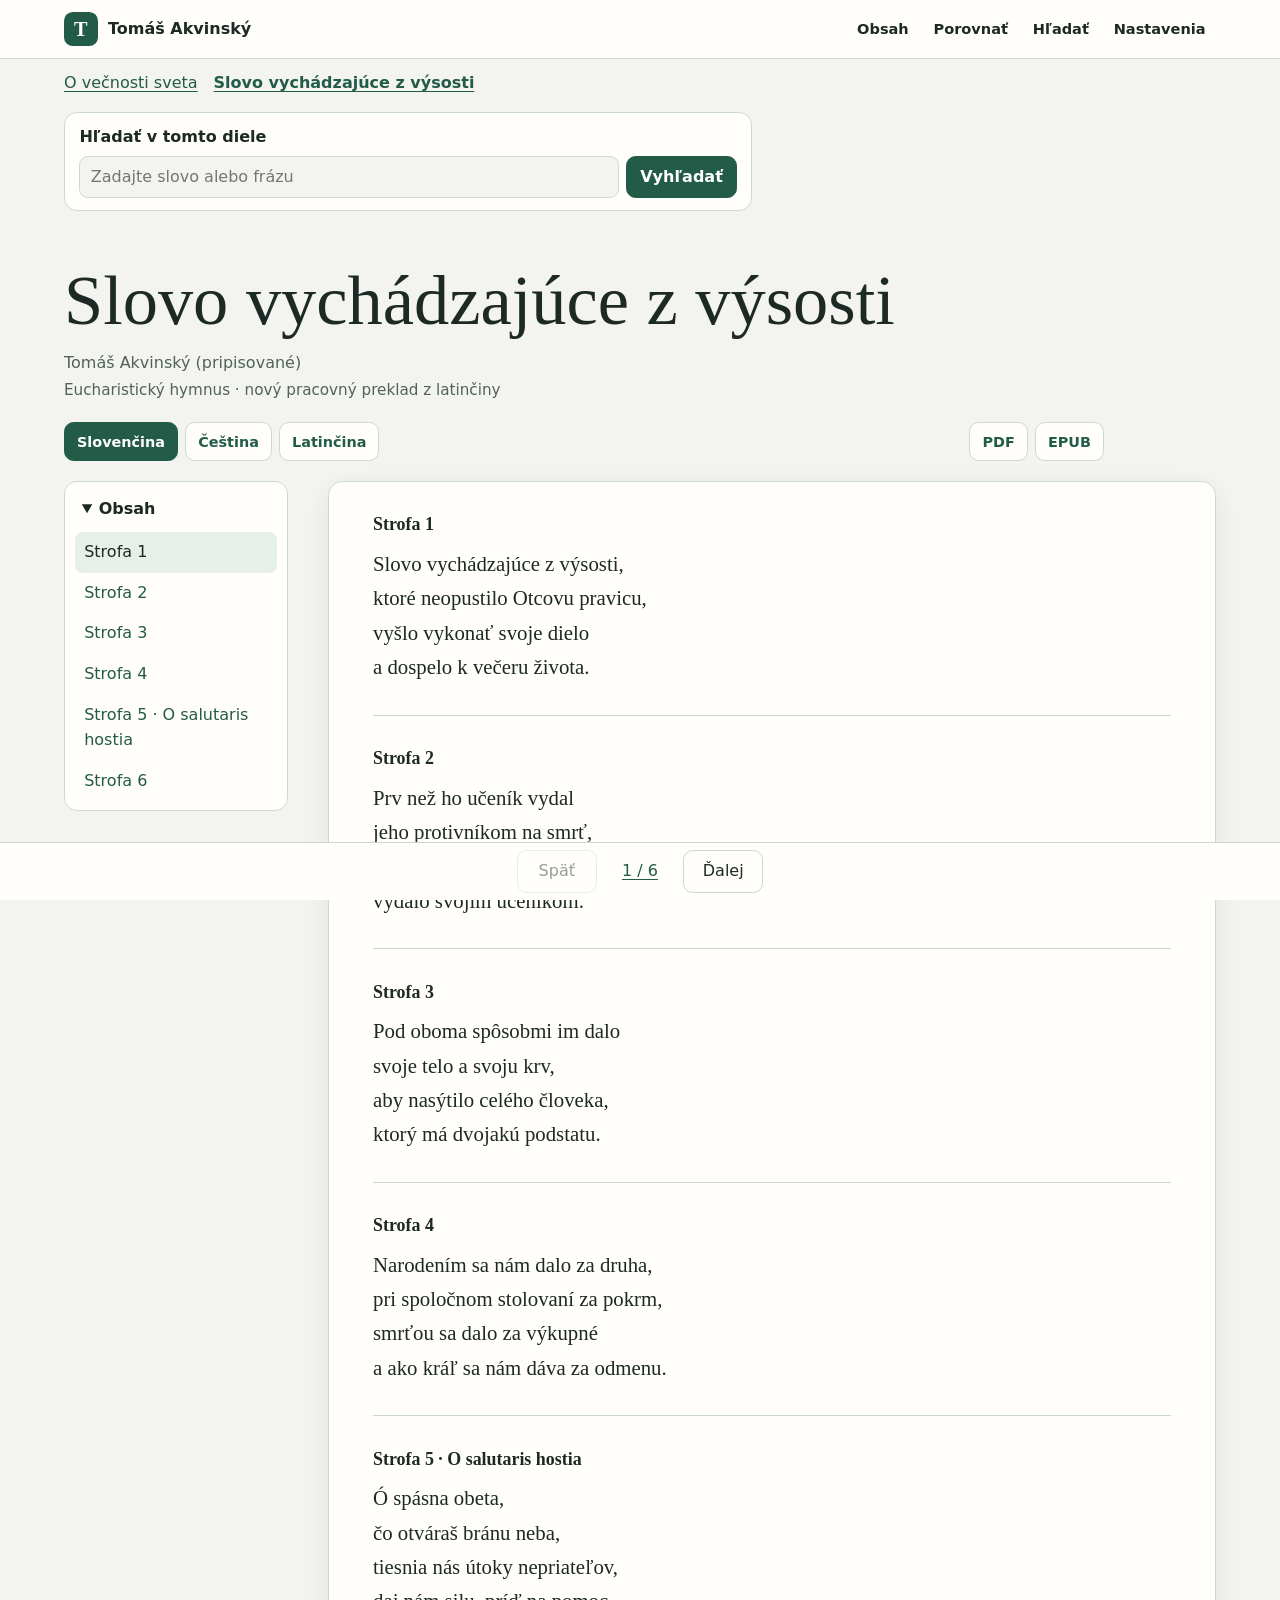
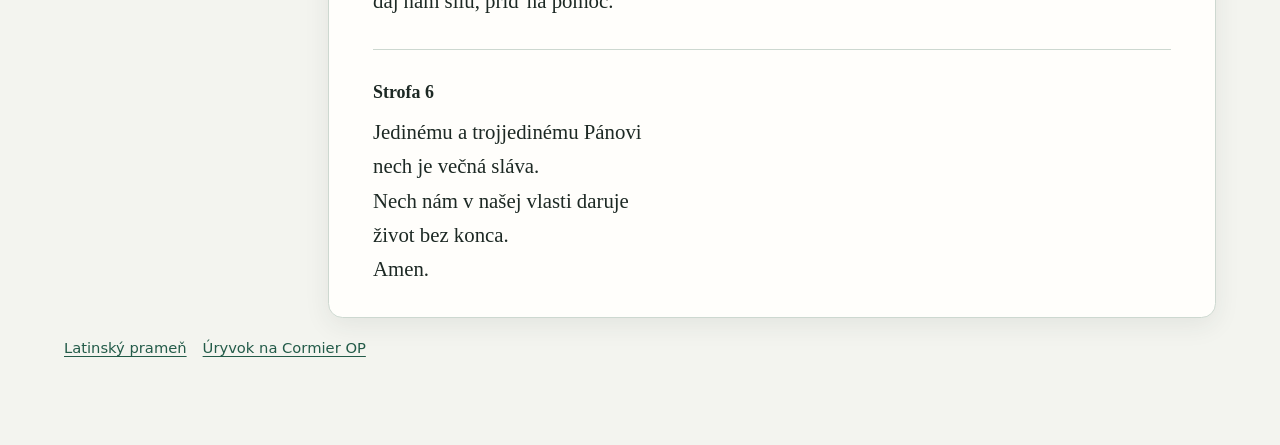
==== commit 837684db: "Premenuj Latinu na Latincinu" ====
--- a/citacka.html
+++ b/citacka.html
@@ -399,8 +399,8 @@
       <p class="author" lang="sk">Tomáš Akvinský (pripisované)</p>
       <p class="edition" lang="sk">Eucharistický hymnus · nový pracovný preklad z latinčiny</p>
       <div class="actions">
-        <nav class="languages" aria-label="Jazyk textu"><a data-passages="s1 s2 s3 s4 s5 s6" data-code="sk" href="?dielo=verbum-supernum&amp;jazyk=sk" data-title="Slovo vychádzajúce z výsosti" data-author="Tomáš Akvinský (pripisované)" data-edition="Eucharistický hymnus · nový pracovný preklad z latinčiny" aria-current=page>Slovenčina</a><a data-passages="s1 s2 s3 s4 s5 s6" data-code="cs" href="?dielo=verbum-supernum&amp;jazyk=cs" data-title="Slovo vycházející z výsosti" data-author="Tomáš Akvinský (připisováno)" data-edition="Eucharistický hymnus · nový pracovní překlad z latiny">Čeština</a><a data-passages="s1 s2 s3 s4 s5 s6" data-code="la" href="?dielo=verbum-supernum&amp;jazyk=la" data-title="Verbum supernum prodiens" data-author="Thomas de Aquino (opus attributum)" data-edition="Hymnus de Corpore Christi · textus Latinus">Latina</a></nav>
-        <div class="downloads" aria-label="Stiahnuť text"><a href="[data-uri]" data-download-lang="sk" download="verbum-supernum-sk.pdf">PDF</a><a href="[data-uri]" data-download-lang="sk" download="verbum-supernum-sk.epub">EPUB</a><a href="[data-uri]" data-download-lang="cs" download="verbum-supernum-cs.pdf" hidden>PDF</a><a href="[data-uri]" data-download-lang="cs" download="verbum-supernum-cs.epub" hidden>EPUB</a><a href="[data-uri]" data-download-lang="la" download="verbum-supernum-la.pdf" hidden>PDF</a><a href="[data-uri]" data-download-lang="la" download="verbum-supernum-la.epub" hidden>EPUB</a></div>
+        <nav class="languages" aria-label="Jazyk textu"><a data-passages="s1 s2 s3 s4 s5 s6" data-code="sk" href="?dielo=verbum-supernum&amp;jazyk=sk" data-title="Slovo vychádzajúce z výsosti" data-author="Tomáš Akvinský (pripisované)" data-edition="Eucharistický hymnus · nový pracovný preklad z latinčiny" aria-current=page>Slovenčina</a><a data-passages="s1 s2 s3 s4 s5 s6" data-code="cs" href="?dielo=verbum-supernum&amp;jazyk=cs" data-title="Slovo vycházející z výsosti" data-author="Tomáš Akvinský (připisováno)" data-edition="Eucharistický hymnus · nový pracovní překlad z latiny">Čeština</a><a data-passages="s1 s2 s3 s4 s5 s6" data-code="la" href="?dielo=verbum-supernum&amp;jazyk=la" data-title="Verbum supernum prodiens" data-author="Thomas de Aquino (opus attributum)" data-edition="Hymnus de Corpore Christi · textus Latinus">Latinčina</a></nav>
+        <div class="downloads" aria-label="Stiahnuť text"><a href="[data-uri]